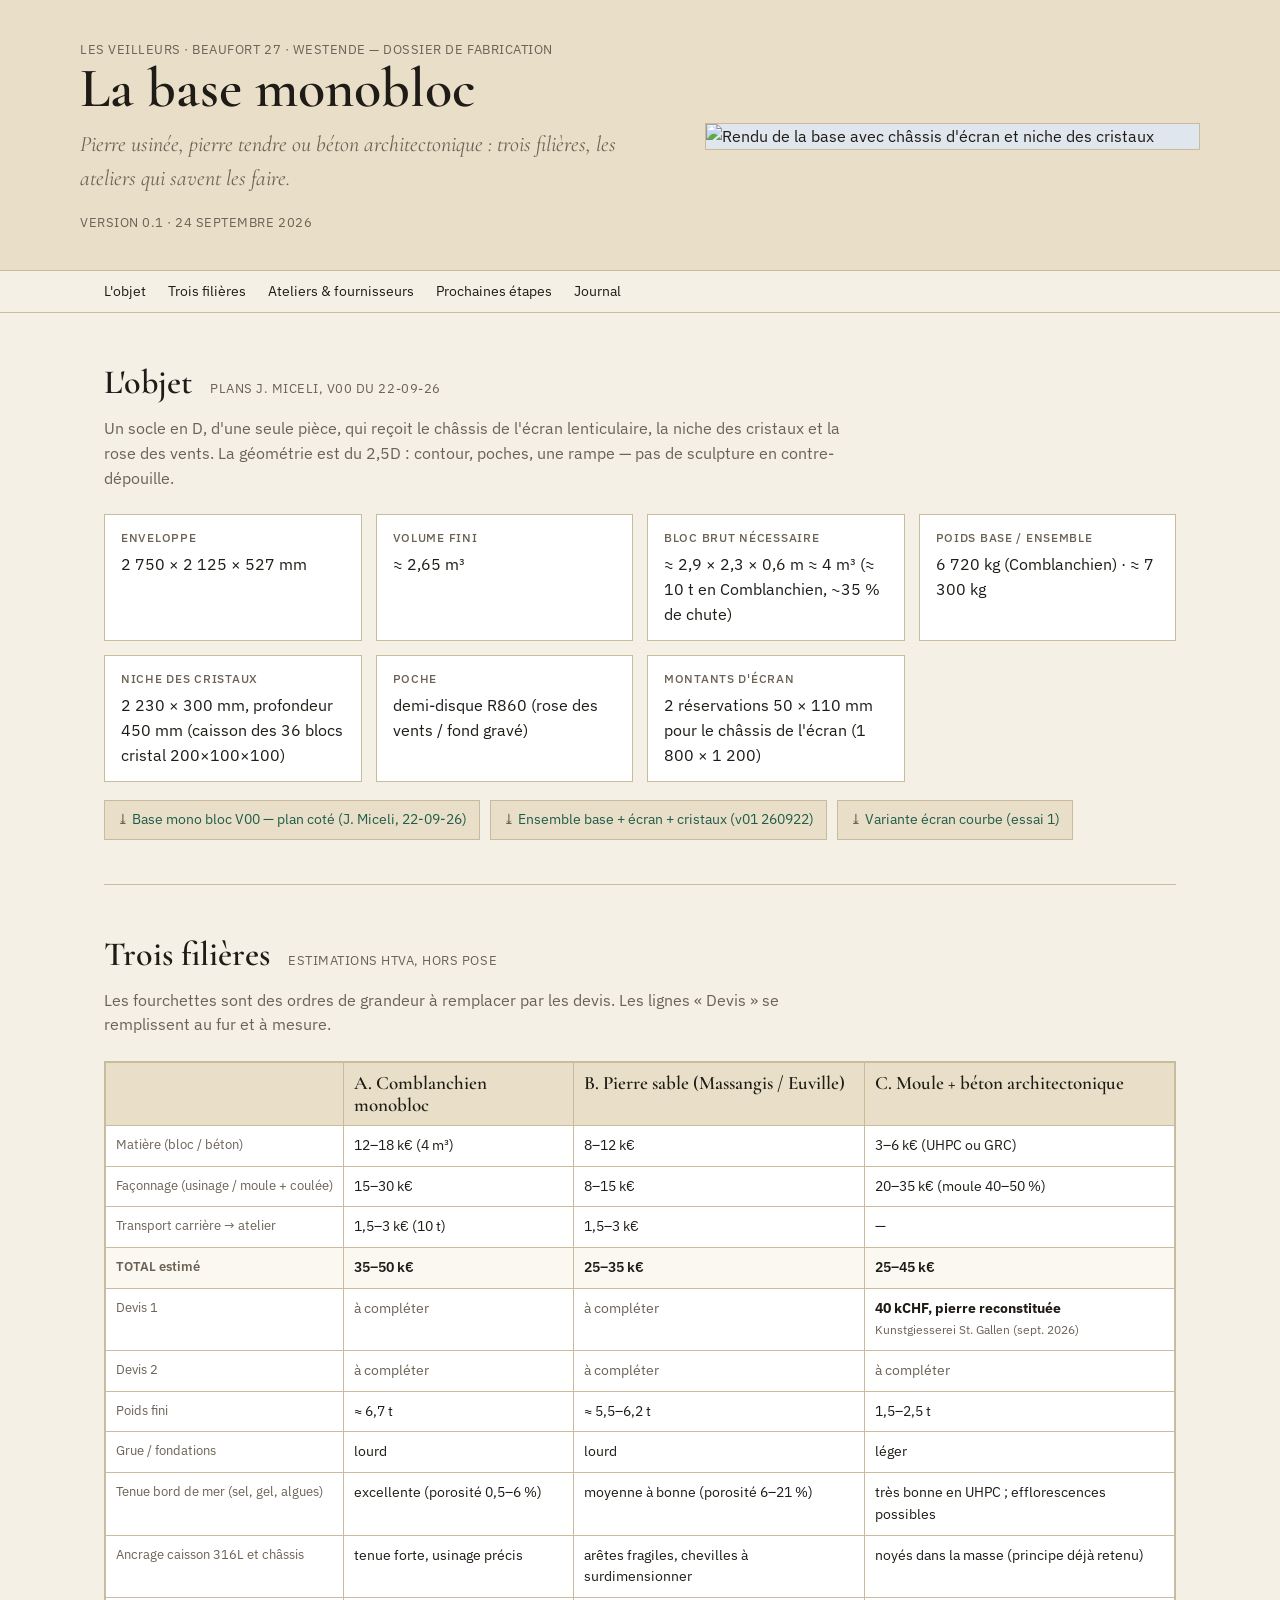
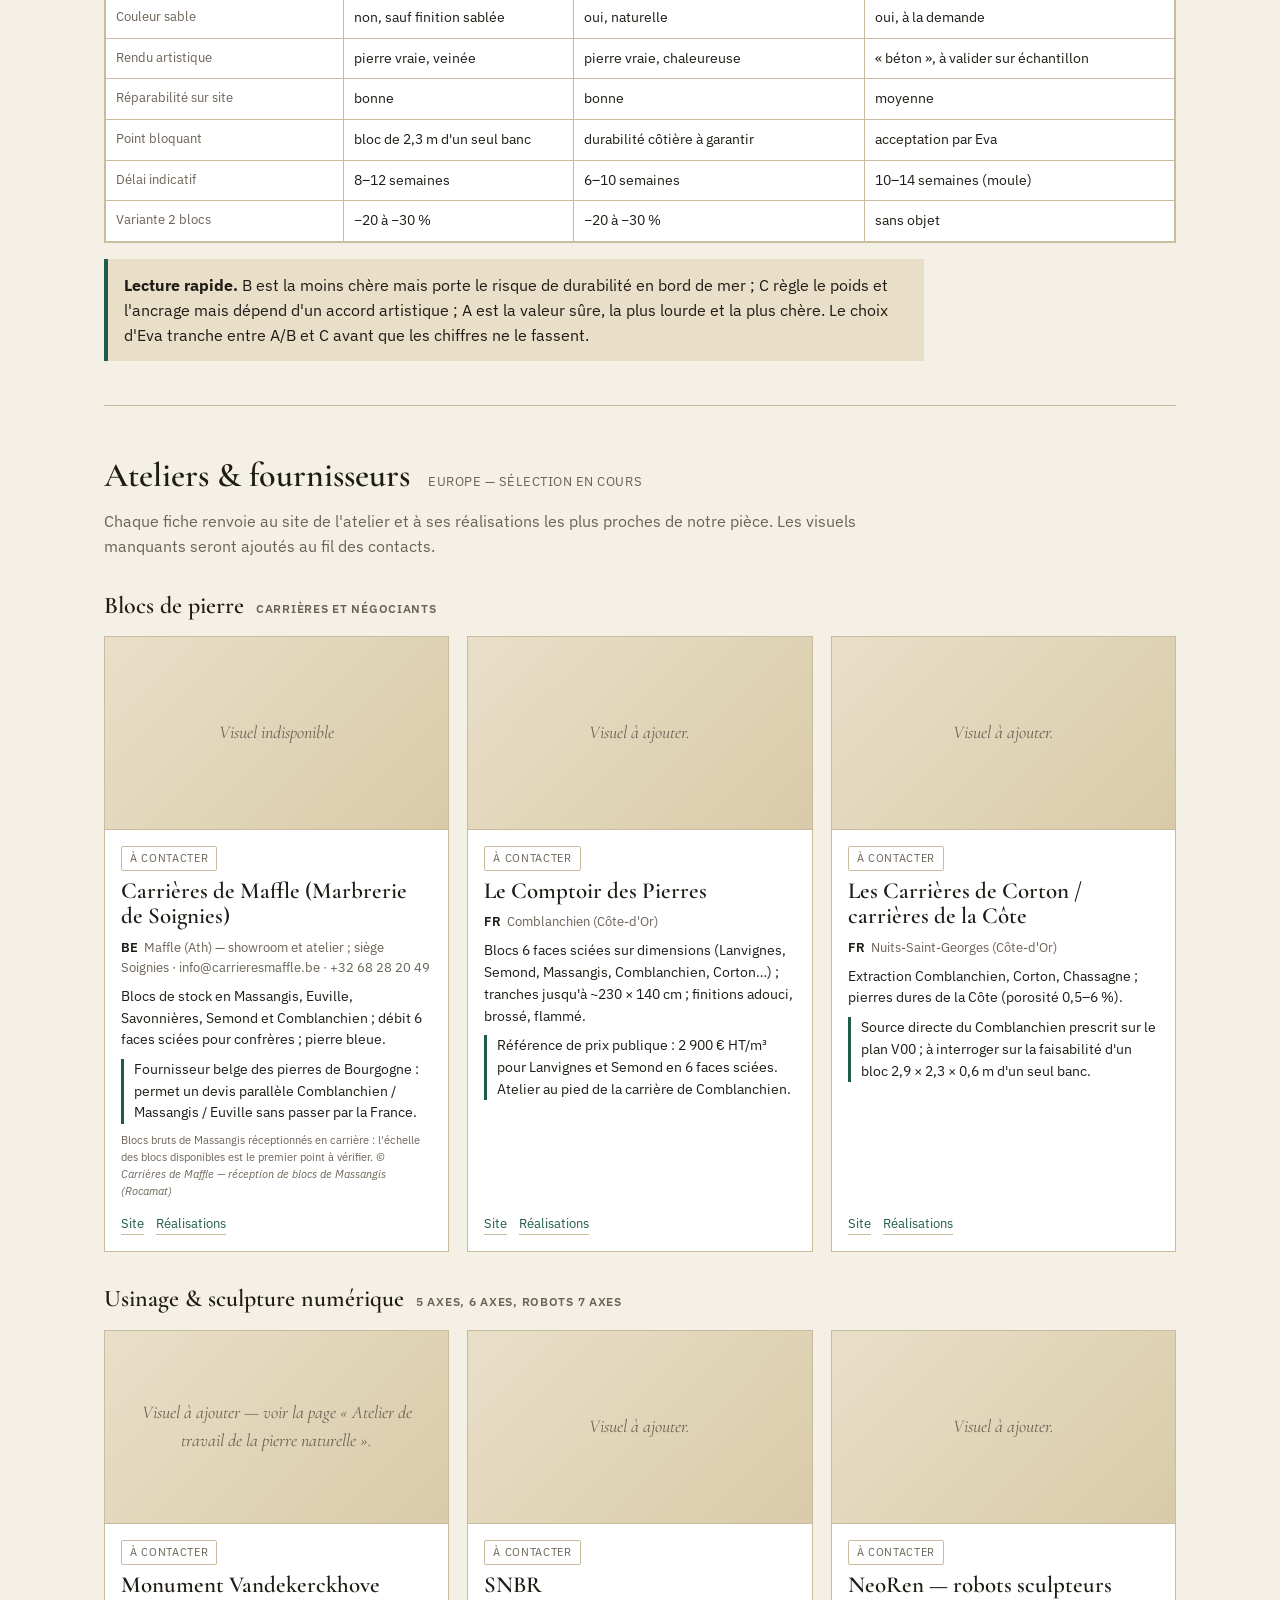
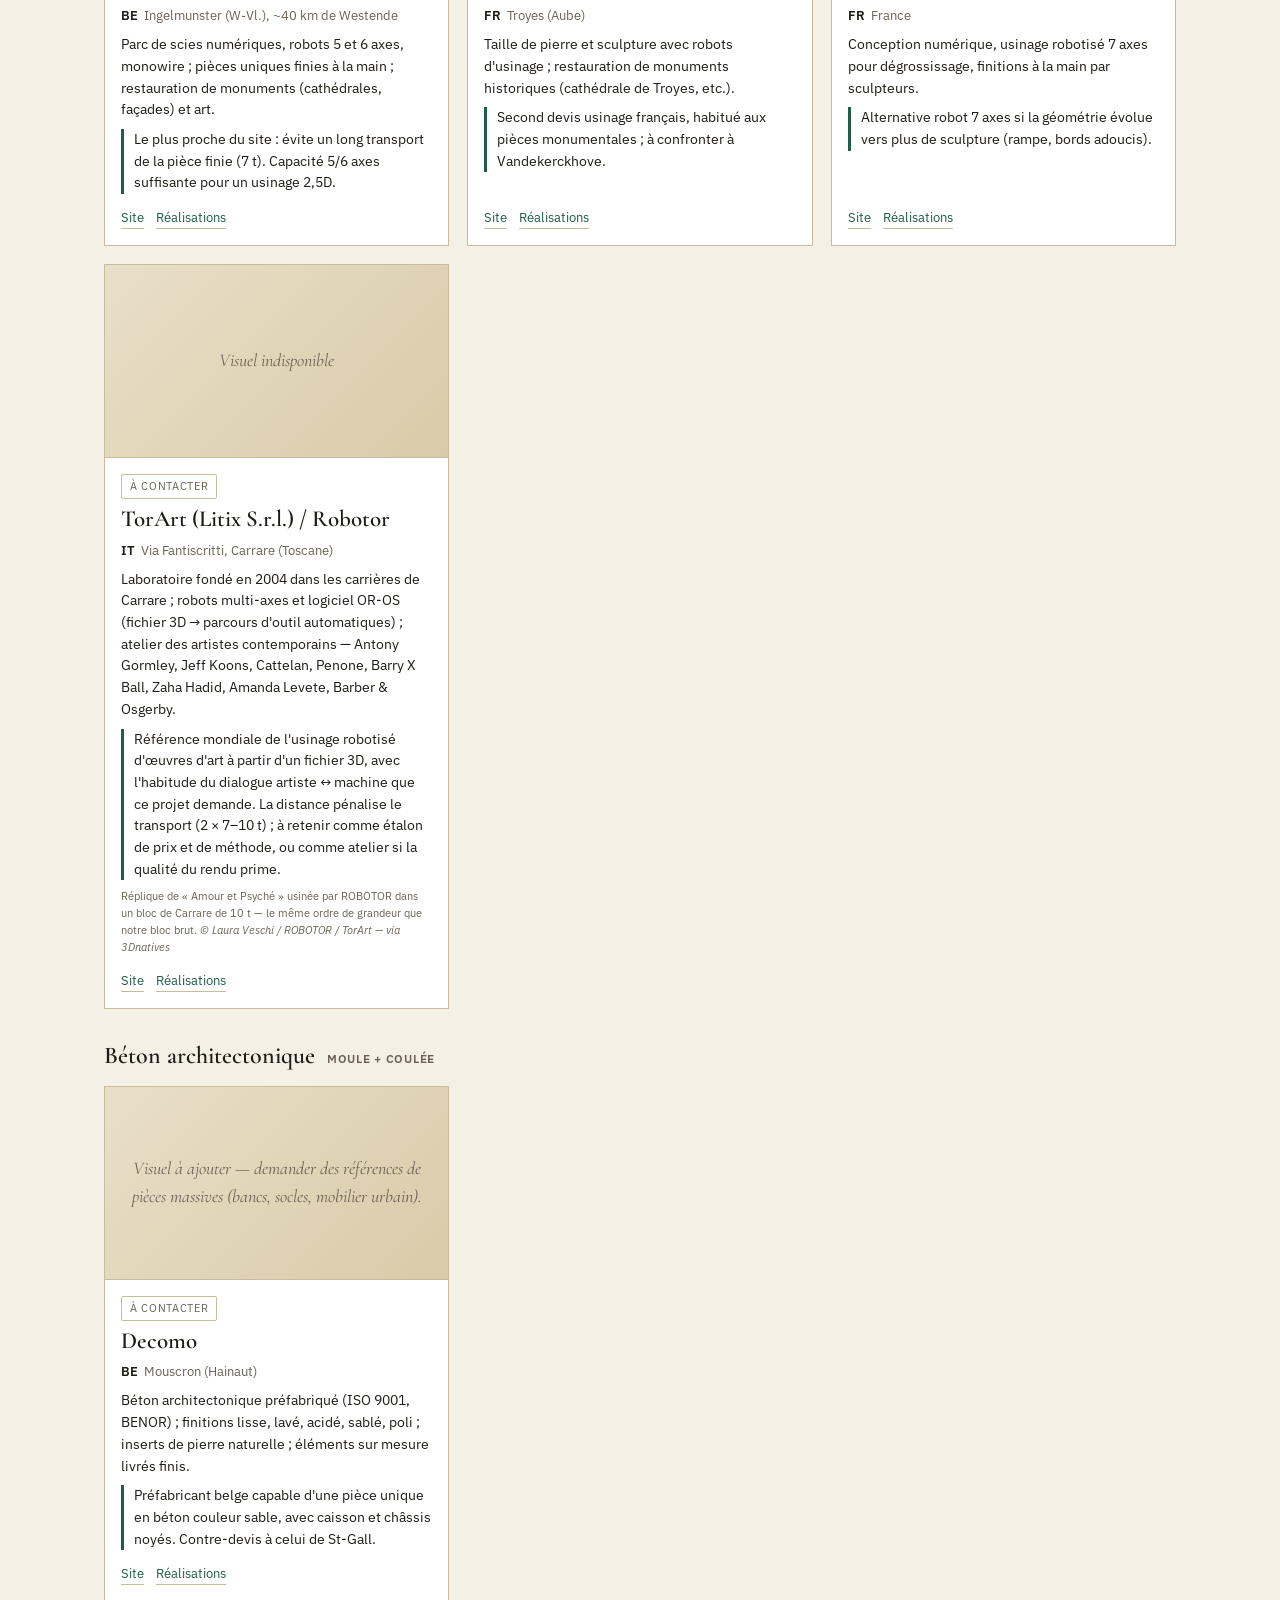
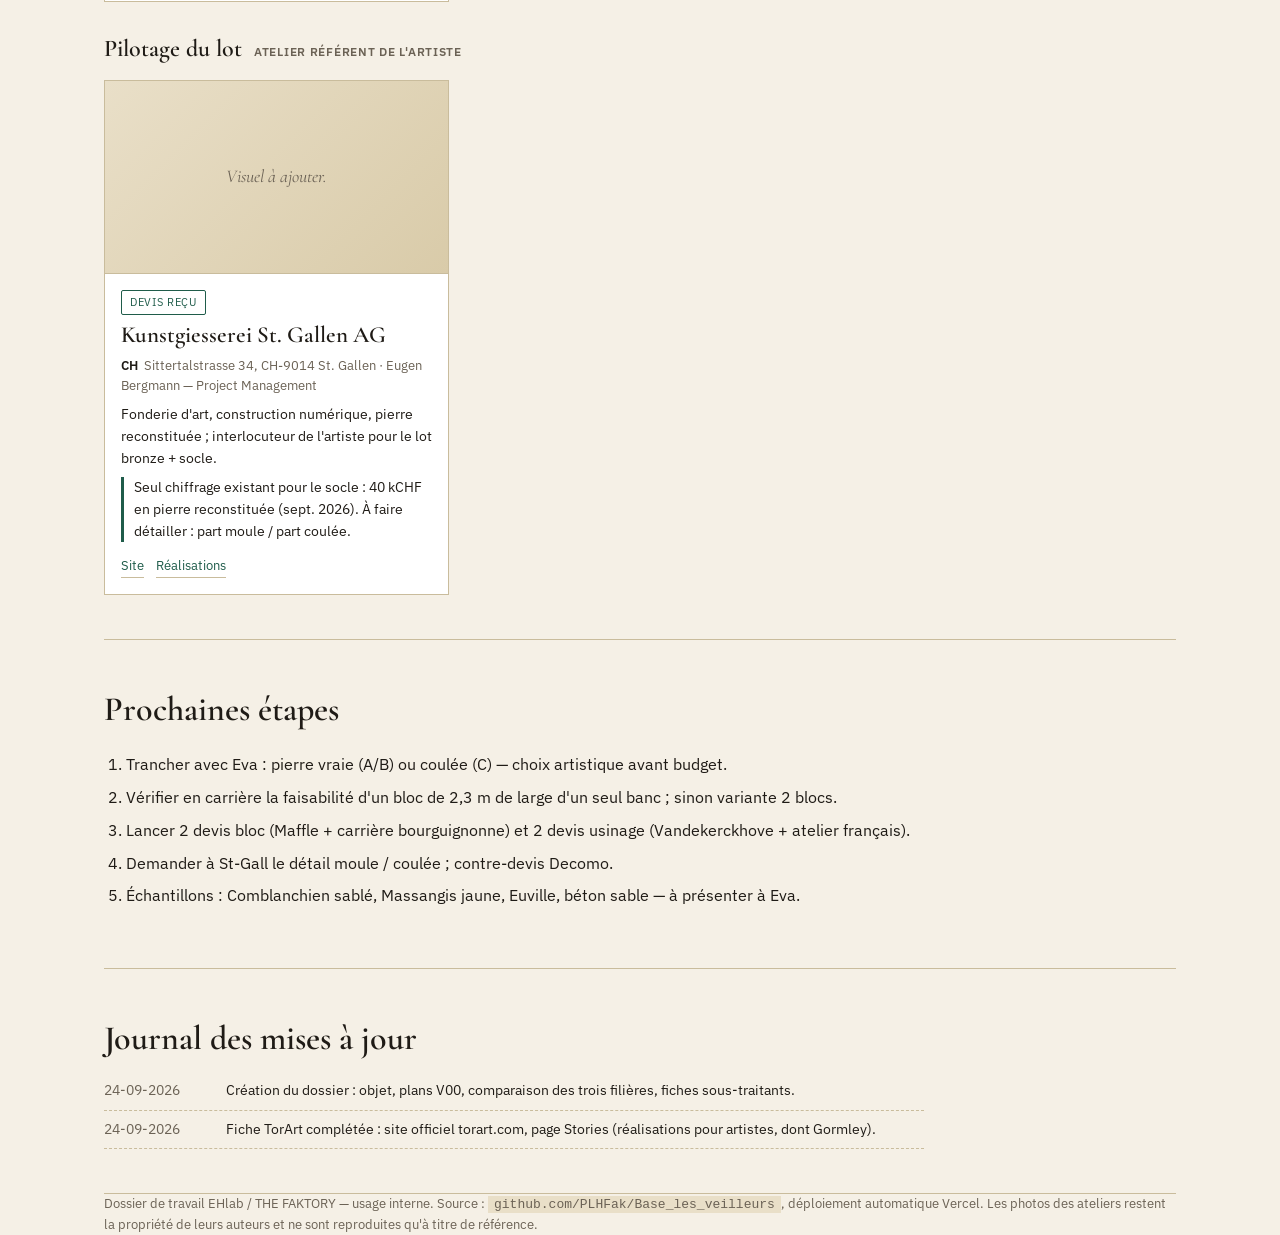
==== index.html @ 4faa4337 "Création du dossier Base monobloc v0.1" ====
<!DOCTYPE html>
<html lang="fr">
<head>
<meta charset="utf-8">
<meta name="viewport" content="width=device-width, initial-scale=1, viewport-fit=cover">
<title>Base monobloc — Les Veilleurs · étude de fabrication</title>
<meta name="robots" content="noindex, nofollow">
<link rel="preconnect" href="https://fonts.googleapis.com">
<link href="https://fonts.googleapis.com/css2?family=Cormorant+Garamond:ital,wght@0,500;0,600;1,500&family=IBM+Plex+Sans:wght@400;500;600&display=swap" rel="stylesheet">
<style>
:root{
  --sable:#e9dfc8; --sable-2:#d9cba9; --pierre:#f5f0e6; --ink:#1f1b16; --gris:#6b6255;
  --ligne:#c9bc9c; --cristal:#1f5c4a; --cristal-2:#2f7a63; --alerte:#9a4a1f;
  --serif:"Cormorant Garamond",Georgia,"Times New Roman",serif;
  --sans:"IBM Plex Sans",system-ui,-apple-system,"Segoe UI",Roboto,sans-serif;
}
*{box-sizing:border-box}
html{scroll-behavior:smooth}
body{margin:0;background:var(--pierre);color:var(--ink);font-family:var(--sans);font-size:16px;line-height:1.55}
a{color:var(--cristal);text-decoration:none;border-bottom:1px solid var(--ligne)}
a:hover{border-color:var(--cristal)}
header{background:var(--sable);border-bottom:1px solid var(--ligne)}
.wrap{max-width:1120px;margin:0 auto;padding:0 24px}
.hero{display:grid;grid-template-columns:1.2fr 1fr;gap:32px;align-items:center;padding:40px 0 36px}
.hero h1{font-family:var(--serif);font-weight:600;font-size:clamp(34px,5vw,56px);line-height:1.02;margin:0 0 10px}
.hero .sub{font-family:var(--serif);font-style:italic;font-size:22px;color:var(--gris);margin:0 0 18px}
.hero .meta{font-size:13px;color:var(--gris);letter-spacing:.04em;text-transform:uppercase}
.hero img{width:100%;border:1px solid var(--ligne);background:#dfe6ee}
nav{position:sticky;top:0;z-index:5;background:rgba(245,240,230,.94);backdrop-filter:blur(6px);border-bottom:1px solid var(--ligne)}
nav .wrap{display:flex;gap:22px;overflow-x:auto;padding:10px 24px;font-size:14px}
nav a{border:0;white-space:nowrap;color:var(--ink)}
nav a:hover{color:var(--cristal)}
section{padding:44px 0;border-bottom:1px solid var(--ligne)}
h2{font-family:var(--serif);font-weight:600;font-size:34px;margin:0 0 6px}
h2 small{font-family:var(--sans);font-weight:400;font-size:13px;color:var(--gris);margin-left:10px;letter-spacing:.04em;text-transform:uppercase}
.lead{max-width:760px;color:var(--gris);margin:0 0 24px}
.kv{display:grid;grid-template-columns:repeat(auto-fit,minmax(240px,1fr));gap:14px}
.kv div{background:#fff;border:1px solid var(--ligne);padding:14px 16px}
.kv b{display:block;font-size:12px;letter-spacing:.06em;text-transform:uppercase;color:var(--gris);margin-bottom:4px;font-weight:500}
.plans{display:flex;flex-wrap:wrap;gap:10px;margin-top:18px}
.plans a{background:var(--sable);border:1px solid var(--ligne);padding:8px 12px;font-size:14px}
.plans a::before{content:"⤓ ";color:var(--gris)}
table{width:100%;border-collapse:collapse;background:#fff;font-size:14px}
th,td{border:1px solid var(--ligne);padding:9px 10px;vertical-align:top;text-align:left}
th{background:var(--sable);font-weight:600}
th.f{font-family:var(--serif);font-size:19px;font-weight:600;line-height:1.15}
tr.total td{font-weight:600;background:#fbf8f1}
td.rowh{color:var(--gris);font-size:13px;white-space:nowrap}
.scroll{overflow-x:auto;border:1px solid var(--ligne)}
.lecture{margin-top:16px;background:var(--sable);border-left:4px solid var(--cristal);padding:14px 16px;max-width:820px}
.groupe{font-family:var(--serif);font-size:24px;font-weight:600;margin:28px 0 12px;display:flex;align-items:baseline;gap:12px}
.groupe span{font-family:var(--sans);font-size:12px;color:var(--gris);letter-spacing:.06em;text-transform:uppercase}
.cards{display:grid;grid-template-columns:repeat(auto-fill,minmax(330px,1fr));gap:18px}
.card{background:#fff;border:1px solid var(--ligne);display:flex;flex-direction:column}
.card .ph{aspect-ratio:16/9;background:linear-gradient(135deg,var(--sable),var(--sable-2));position:relative;overflow:hidden;border-bottom:1px solid var(--ligne)}
.card .ph img{width:100%;height:100%;object-fit:cover;display:block}
.card .ph .none{position:absolute;inset:0;display:flex;align-items:center;justify-content:center;color:var(--gris);font-family:var(--serif);font-style:italic;font-size:18px;padding:20px;text-align:center}
.card .body{padding:14px 16px 16px;display:flex;flex-direction:column;gap:8px;flex:1}
.card h3{font-family:var(--serif);font-size:23px;font-weight:600;margin:0;line-height:1.1}
.card .lieu{font-size:13px;color:var(--gris)}
.card .lieu b{font-weight:600;color:var(--ink);margin-right:6px}
.card p{margin:0;font-size:14px}
.card p.why{border-left:3px solid var(--cristal);padding-left:10px;color:var(--ink)}
.card .cred{font-size:11px;color:var(--gris)}
.card .links{margin-top:auto;display:flex;flex-wrap:wrap;gap:12px;font-size:13px;padding-top:6px}
.badge{display:inline-block;font-size:11px;letter-spacing:.06em;text-transform:uppercase;padding:3px 8px;border:1px solid var(--ligne);color:var(--gris);border-radius:2px}
.badge.devis{border-color:var(--cristal);color:var(--cristal)}
.badge.ecarte{border-color:var(--alerte);color:var(--alerte)}
ol.etapes{padding-left:22px;max-width:820px}
ol.etapes li{margin:8px 0}
.journal{list-style:none;padding:0;margin:0;max-width:820px}
.journal li{display:grid;grid-template-columns:110px 1fr;gap:12px;padding:8px 0;border-bottom:1px dashed var(--ligne);font-size:14px}
.journal li span{color:var(--gris)}
footer{padding:28px 0 40px;font-size:13px;color:var(--gris)}
footer code{background:var(--sable);padding:1px 6px}
@media (max-width:760px){.hero{grid-template-columns:1fr;padding:28px 0}.hero img{order:-1}}
</style>
</head>
<body>

<header>
  <div class="wrap hero">
    <div>
      <div class="meta">Les Veilleurs · Beaufort 27 · Westende — dossier de fabrication</div>
      <h1>La base monobloc</h1>
      <p class="sub">Pierre usinée, pierre tendre ou béton architectonique : trois filières, les ateliers qui savent les faire.</p>
      <div class="meta" id="version"></div>
    </div>
    <img id="rendu" alt="Rendu de la base avec châssis d'écran et niche des cristaux">
  </div>
</header>

<nav><div class="wrap">
  <a href="#objet">L'objet</a>
  <a href="#filieres">Trois filières</a>
  <a href="#ateliers">Ateliers &amp; fournisseurs</a>
  <a href="#etapes">Prochaines étapes</a>
  <a href="#journal">Journal</a>
</div></nav>

<main class="wrap">

<section id="objet">
  <h2>L'objet <small>plans J. Miceli, V00 du 22-09-26</small></h2>
  <p class="lead">Un socle en D, d'une seule pièce, qui reçoit le châssis de l'écran lenticulaire, la niche des cristaux et la rose des vents. La géométrie est du 2,5D : contour, poches, une rampe — pas de sculpture en contre-dépouille.</p>
  <div class="kv" id="kv"></div>
  <div class="plans" id="plans"></div>
</section>

<section id="filieres">
  <h2>Trois filières <small>estimations HTVA, hors pose</small></h2>
  <p class="lead">Les fourchettes sont des ordres de grandeur à remplacer par les devis. Les lignes « Devis » se remplissent au fur et à mesure.</p>
  <div class="scroll"><table id="tab"></table></div>
  <div class="lecture"><b>Lecture rapide.</b> B est la moins chère mais porte le risque de durabilité en bord de mer ; C règle le poids et l'ancrage mais dépend d'un accord artistique ; A est la valeur sûre, la plus lourde et la plus chère. Le choix d'Eva tranche entre A/B et C avant que les chiffres ne le fassent.</div>
</section>

<section id="ateliers">
  <h2>Ateliers &amp; fournisseurs <small>Europe — sélection en cours</small></h2>
  <p class="lead">Chaque fiche renvoie au site de l'atelier et à ses réalisations les plus proches de notre pièce. Les visuels manquants seront ajoutés au fil des contacts.</p>
  <div id="groupes"></div>
</section>

<section id="etapes">
  <h2>Prochaines étapes</h2>
  <ol class="etapes" id="etapes-l"></ol>
</section>

<section id="journal">
  <h2>Journal des mises à jour</h2>
  <ul class="journal" id="journal-l"></ul>
</section>

</main>

<footer class="wrap">
  Dossier de travail EHlab / THE FAKTORY — usage interne. Source : <code>github.com/PLHFak/Base_les_veilleurs</code>, déploiement automatique Vercel. Les photos des ateliers restent la propriété de leurs auteurs et ne sont reproduites qu'à titre de référence.
</footer>

<script src="data.js"></script>
<script>
(function(){
  const D = window.DATA; if(!D) return;
  const $ = s => document.querySelector(s);
  const esc = s => String(s??"").replace(/[&<>"]/g,c=>({"&":"&amp;","<":"&lt;",">":"&gt;",'"':"&quot;"}[c]));

  $("#version").textContent = "Version " + D.version + " · " + D.date;
  $("#rendu").src = D.objet.rendu;

  // Objet
  const o = D.objet;
  $("#kv").innerHTML = [
    ["Enveloppe", o.dims], ["Volume fini", o.volumeFini], ["Bloc brut nécessaire", o.blocBrut],
    ["Poids base / ensemble", o.poidsBase + " · " + o.poidsEnsemble], ["Niche des cristaux", o.niche],
    ["Poche", o.poche], ["Montants d'écran", o.montants]
  ].map(([k,v])=>`<div><b>${esc(k)}</b>${esc(v)}</div>`).join("");
  $("#plans").innerHTML = o.plans.map(p=>`<a href="${esc(p.fichier)}" target="_blank" rel="noopener">${esc(p.titre)}</a>`).join("");

  // Filières
  const F = D.filieres;
  const rows = [
    ["Matière (bloc / béton)","matiere"],["Façonnage (usinage / moule + coulée)","faconnage"],["Transport carrière → atelier","transport"],
    ["TOTAL estimé","total"],["Devis 1",r=>dv(r,0)],["Devis 2",r=>dv(r,1)],
    ["Poids fini","poids"],["Grue / fondations","grue"],["Tenue bord de mer (sel, gel, algues)","mer"],
    ["Ancrage caisson 316L et châssis","ancrage"],["Couleur sable","couleur"],["Rendu artistique","rendu"],
    ["Réparabilité sur site","reparation"],["Point bloquant","bloquant"],["Délai indicatif","delai"],["Variante 2 blocs","variante2blocs"]
  ];
  function dv(r,i){ const d=r.devis&&r.devis[i]; if(!d) return "—"; return d.montant? `<b>${esc(d.montant)}</b><br><span style="color:var(--gris);font-size:12px">${esc(d.qui)}</span>` : `<span style="color:var(--gris)">${esc(d.qui)}</span>`; }
  let html = `<tr><th class="rowh"></th>${F.map(f=>`<th class="f">${esc(f.id)}. ${esc(f.nom)}</th>`).join("")}</tr>`;
  rows.forEach(([lab,key])=>{
    const isTotal = key==="total";
    html += `<tr class="${isTotal?'total':''}"><td class="rowh">${esc(lab)}</td>${F.map(f=>`<td>${typeof key==="function"?key(f):esc(f[key])}</td>`).join("")}</tr>`;
  });
  $("#tab").innerHTML = html;

  // Sous-traitants
  const groupes = {
    bloc:["Blocs de pierre","carrières et négociants"],
    usinage:["Usinage & sculpture numérique","5 axes, 6 axes, robots 7 axes"],
    beton:["Béton architectonique","moule + coulée"],
    pilotage:["Pilotage du lot","atelier référent de l'artiste"]
  };
  const badge = s => `<span class="badge ${s==='devis reçu'?'devis':s==='écarté'?'ecarte':''}">${esc(s)}</span>`;
  let g="";
  Object.keys(groupes).forEach(k=>{
    const list = D.soustraitants.filter(s=>s.groupe===k); if(!list.length) return;
    g += `<div class="groupe">${esc(groupes[k][0])} <span>${esc(groupes[k][1])}</span></div><div class="cards">`;
    list.forEach(s=>{
      const ph = s.photo ? `<img src="${esc(s.photo)}" alt="${esc(s.nom)}" loading="lazy" referrerpolicy="no-referrer" onerror="this.parentNode.innerHTML='<div class=none>Visuel indisponible</div>'">`
                         : `<div class="none">${esc(s.photoLegende||"Visuel à ajouter")}</div>`;
      g += `<article class="card">
        <div class="ph">${ph}</div>
        <div class="body">
          <div>${badge(s.statut)}</div>
          <h3>${esc(s.nom)}</h3>
          <div class="lieu"><b>${esc(s.pays)}</b>${esc(s.lieu)}${s.contact?` · ${esc(s.contact)}`:""}</div>
          <p>${esc(s.moyens)}</p>
          <p class="why">${esc(s.pourquoi)}</p>
          ${s.photo?`<div class="cred">${esc(s.photoLegende)} <em>${esc(s.photoCredit)}</em></div>`:""}
          <div class="links"><a href="${esc(s.site)}" target="_blank" rel="noopener">Site</a><a href="${esc(s.realisations)}" target="_blank" rel="noopener">Réalisations</a></div>
        </div></article>`;
    });
    g += `</div>`;
  });
  $("#groupes").innerHTML = g;

  $("#etapes-l").innerHTML = D.etapes.map(e=>`<li>${esc(e)}</li>`).join("");
  $("#journal-l").innerHTML = D.journal.map(j=>`<li><span>${esc(j.date)}</span><div>${esc(j.texte)}</div></li>`).join("");
})();
</script>
</body>
</html>
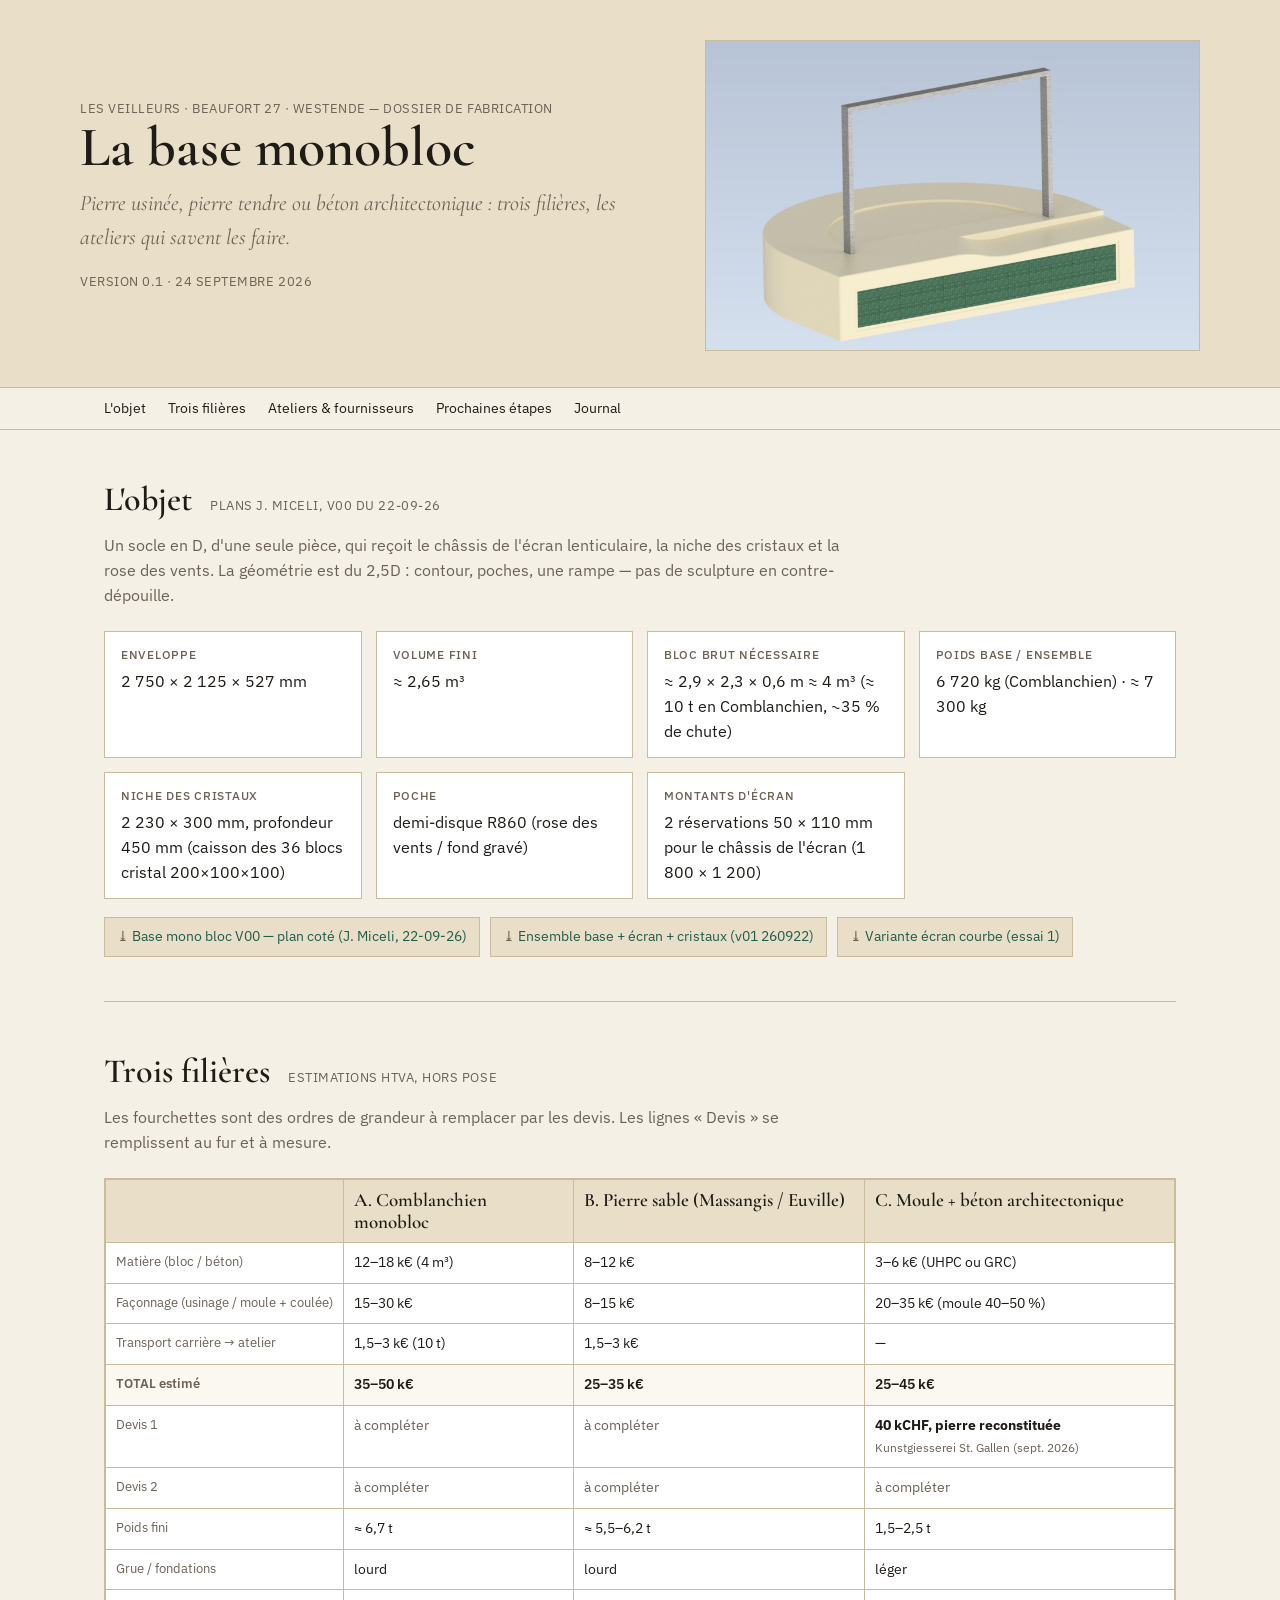
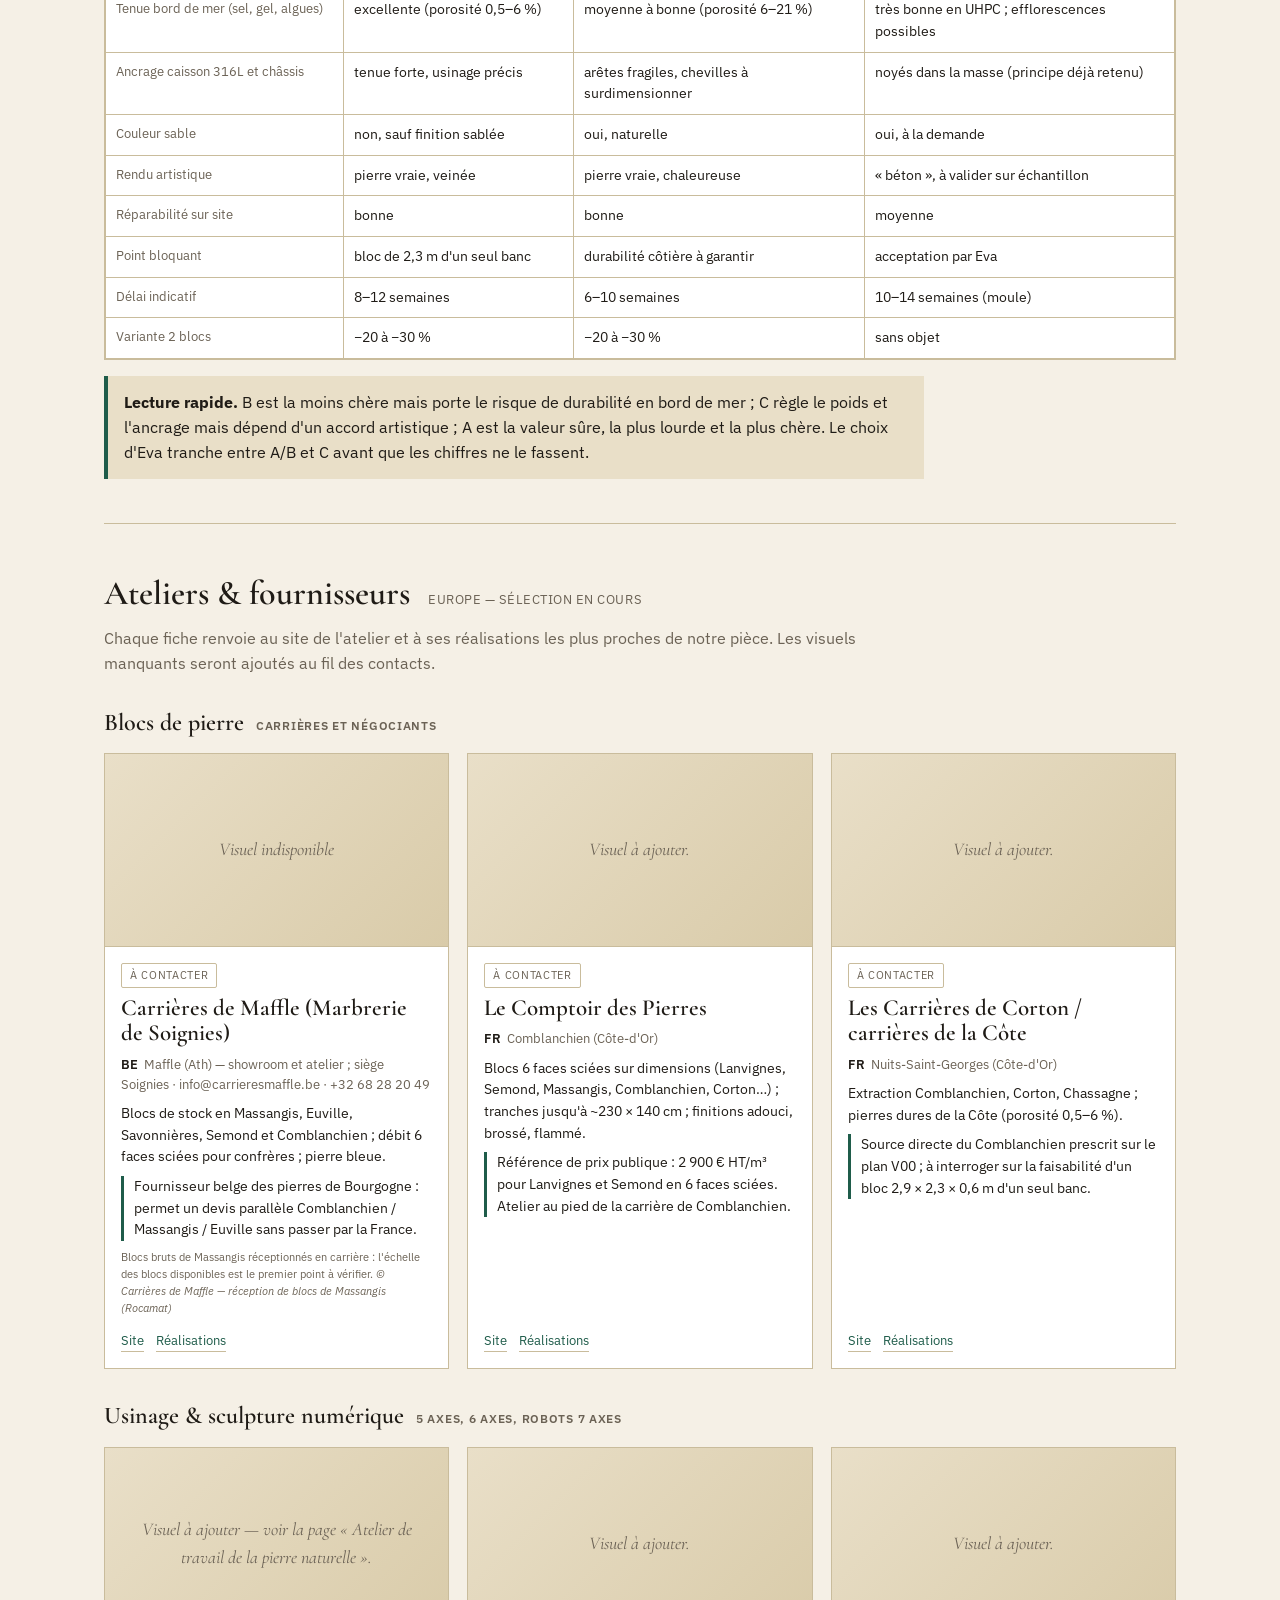
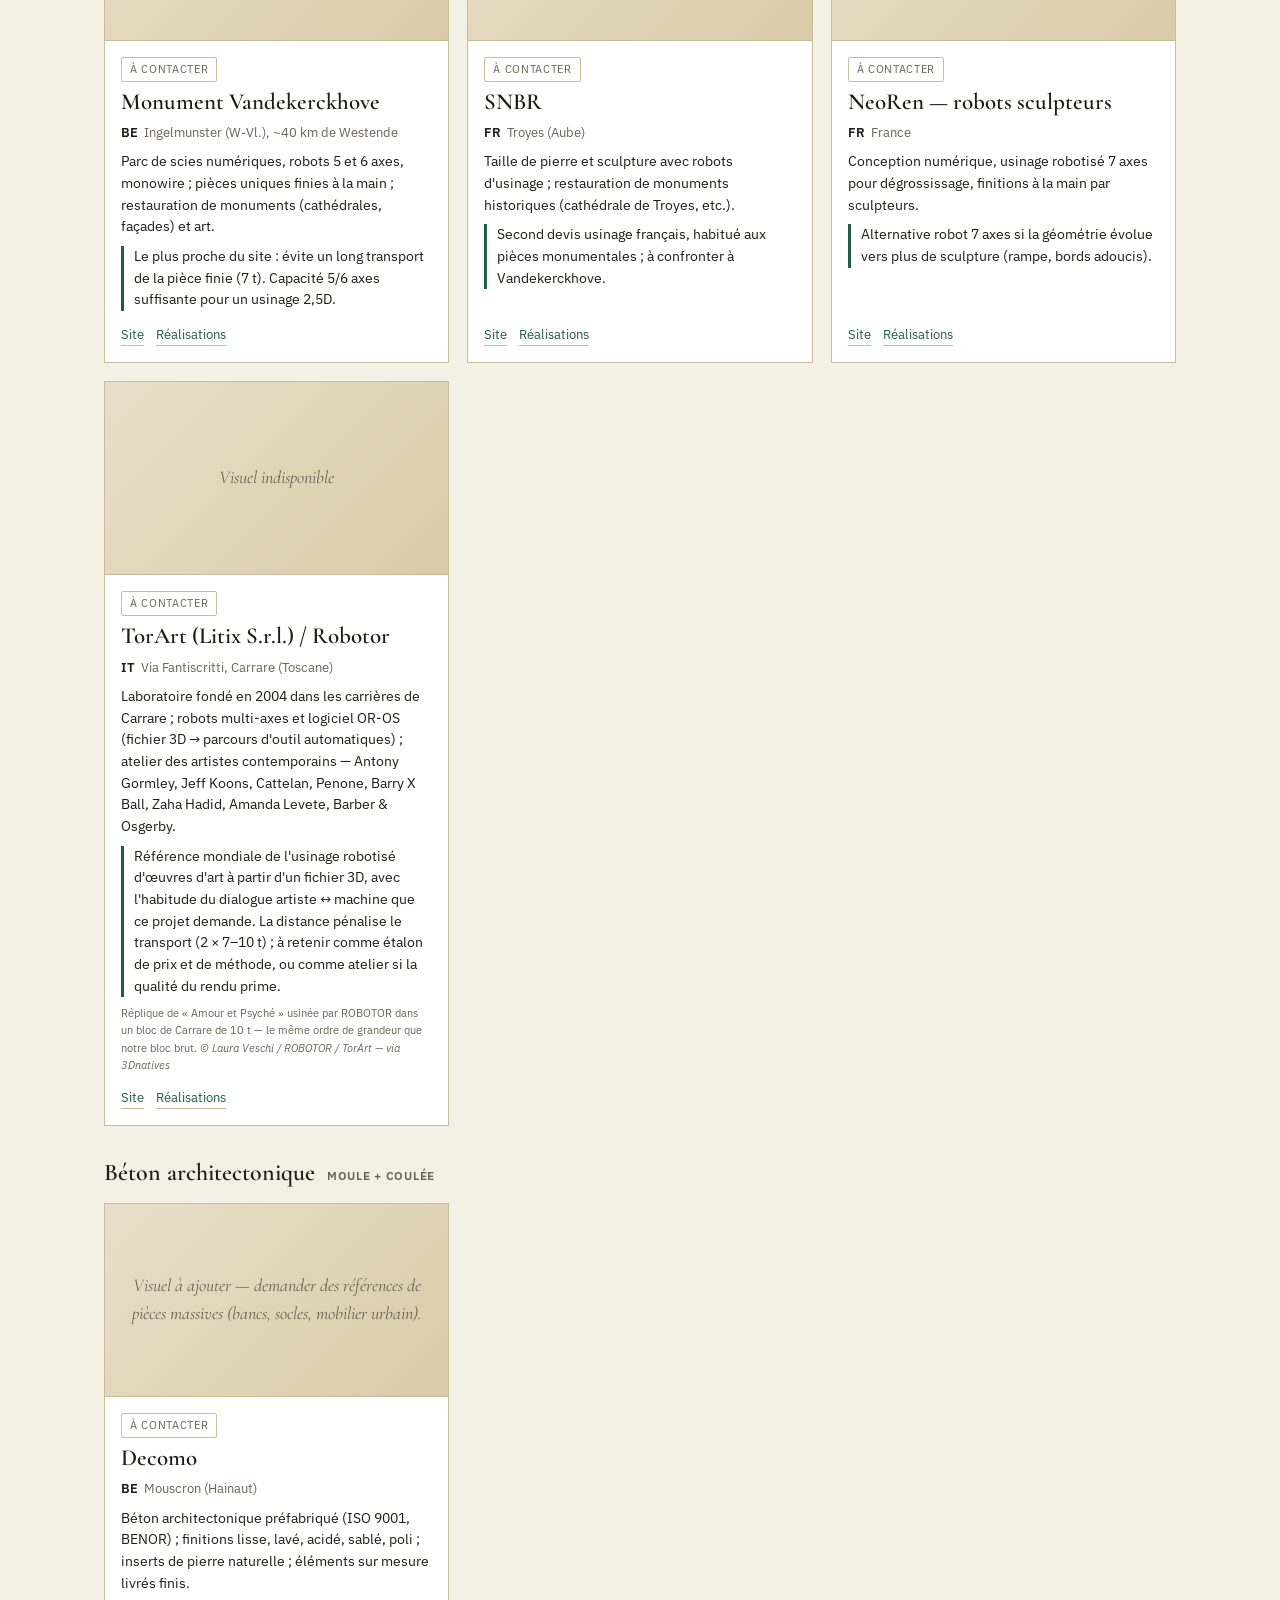
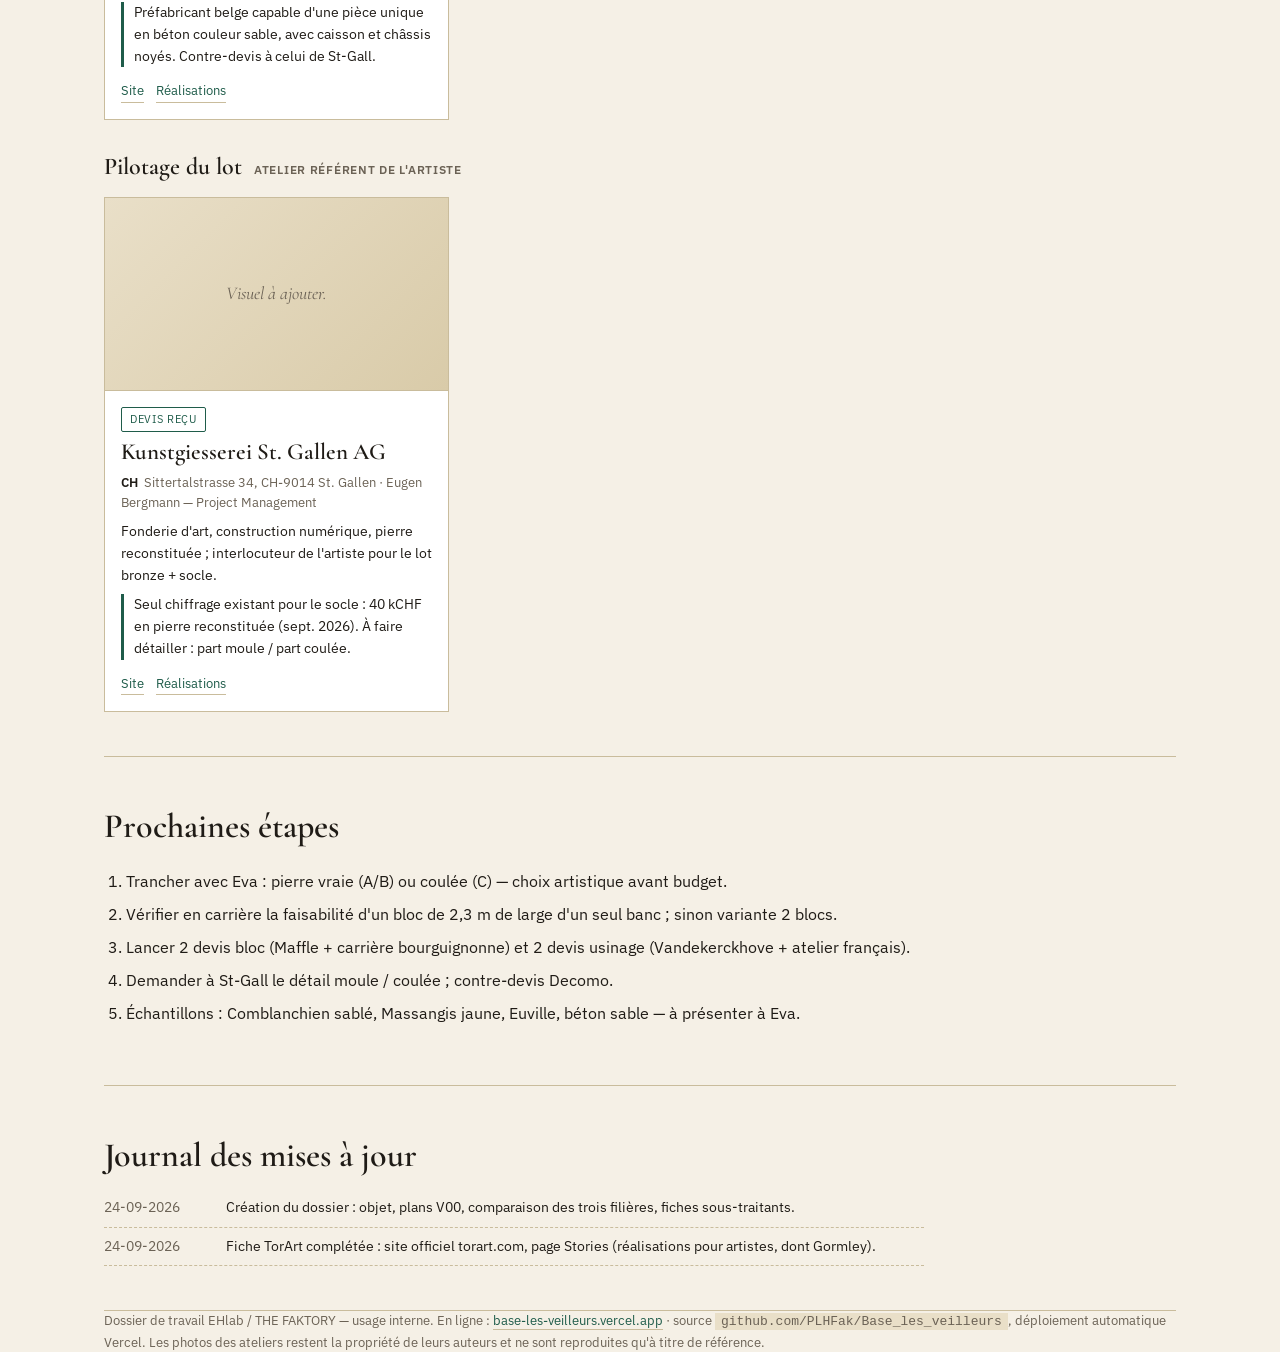
==== commit 4c02d530: "v0.2 — adresse Vercel dans le pied de page et le journal" ====
--- a/index.html
+++ b/index.html
@@ -133,7 +133,7 @@
 </main>
 
 <footer class="wrap">
-  Dossier de travail EHlab / THE FAKTORY — usage interne. Source : <code>github.com/PLHFak/Base_les_veilleurs</code>, déploiement automatique Vercel. Les photos des ateliers restent la propriété de leurs auteurs et ne sont reproduites qu'à titre de référence.
+  Dossier de travail EHlab / THE FAKTORY — usage interne. En ligne : <a href="https://base-les-veilleurs.vercel.app">base-les-veilleurs.vercel.app</a> · source <code>github.com/PLHFak/Base_les_veilleurs</code>, déploiement automatique Vercel. Les photos des ateliers restent la propriété de leurs auteurs et ne sont reproduites qu'à titre de référence.
 </footer>
 
 <script src="data.js"></script>
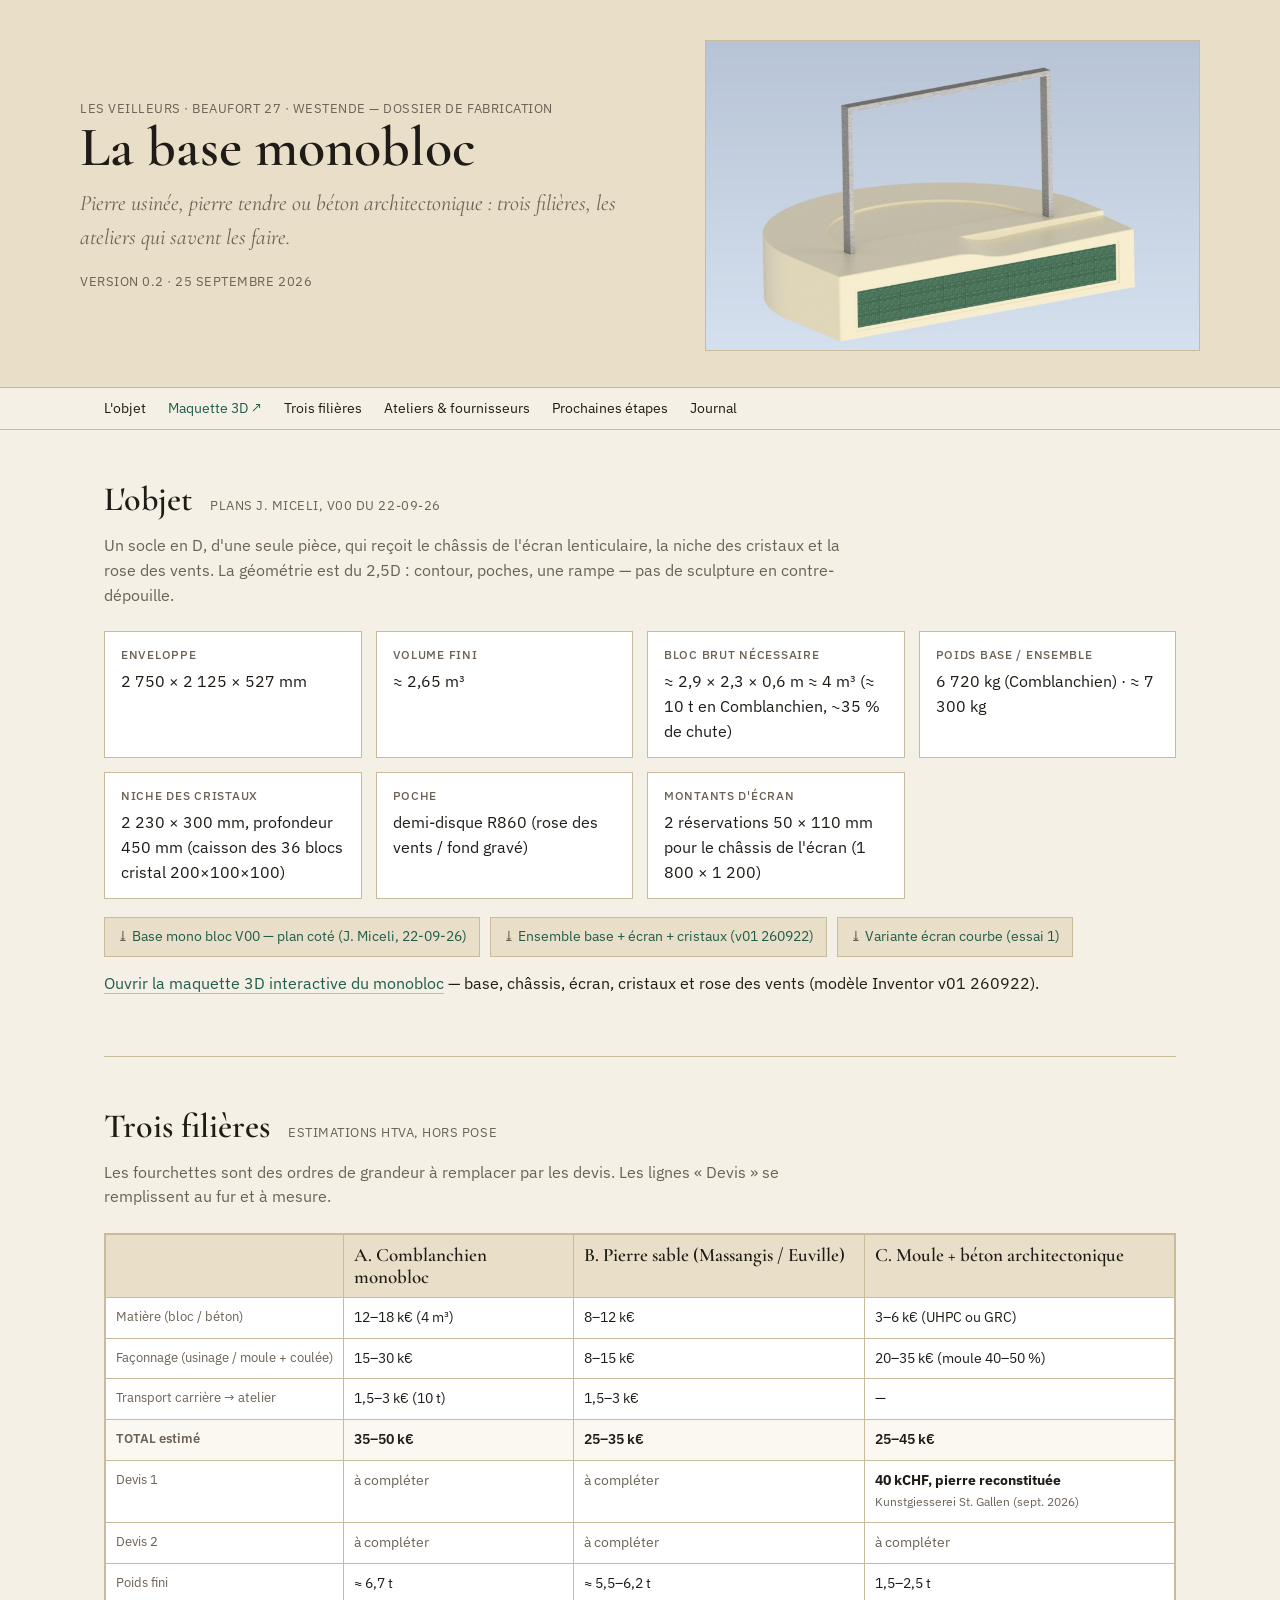
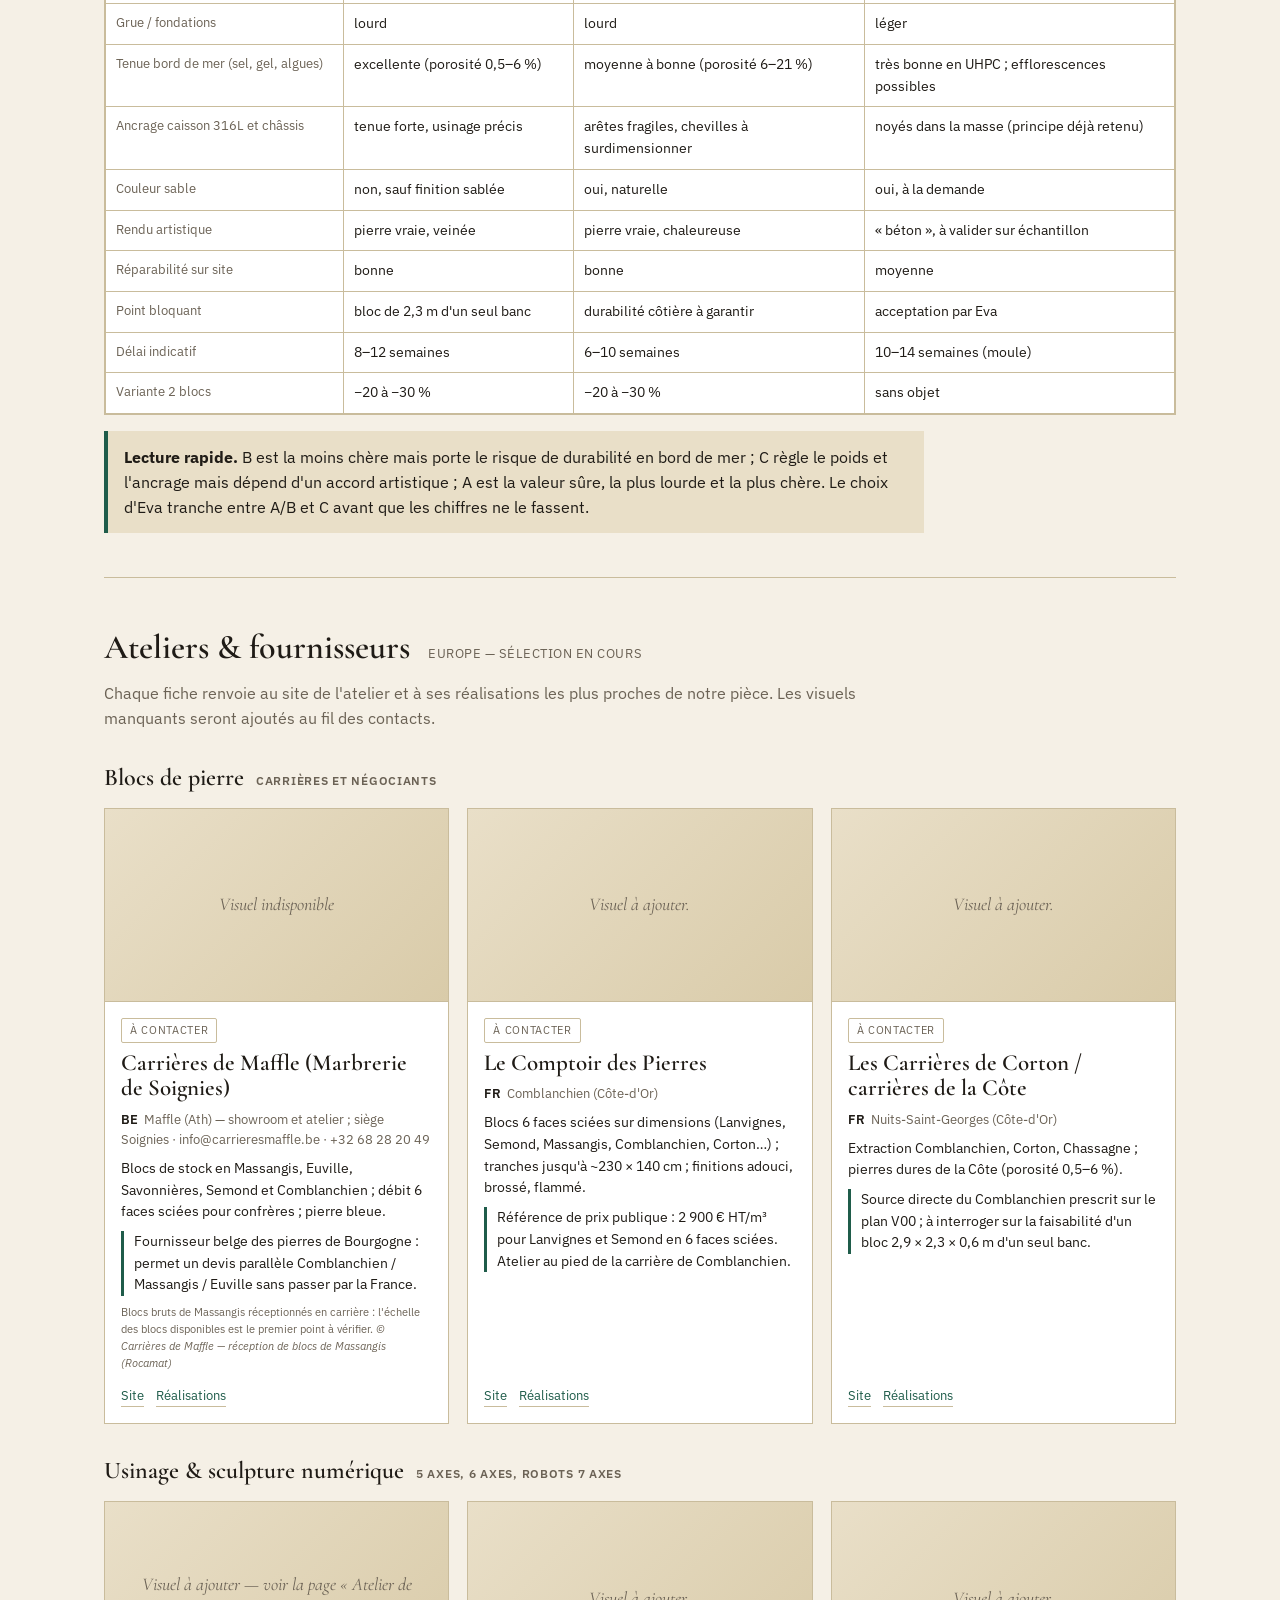
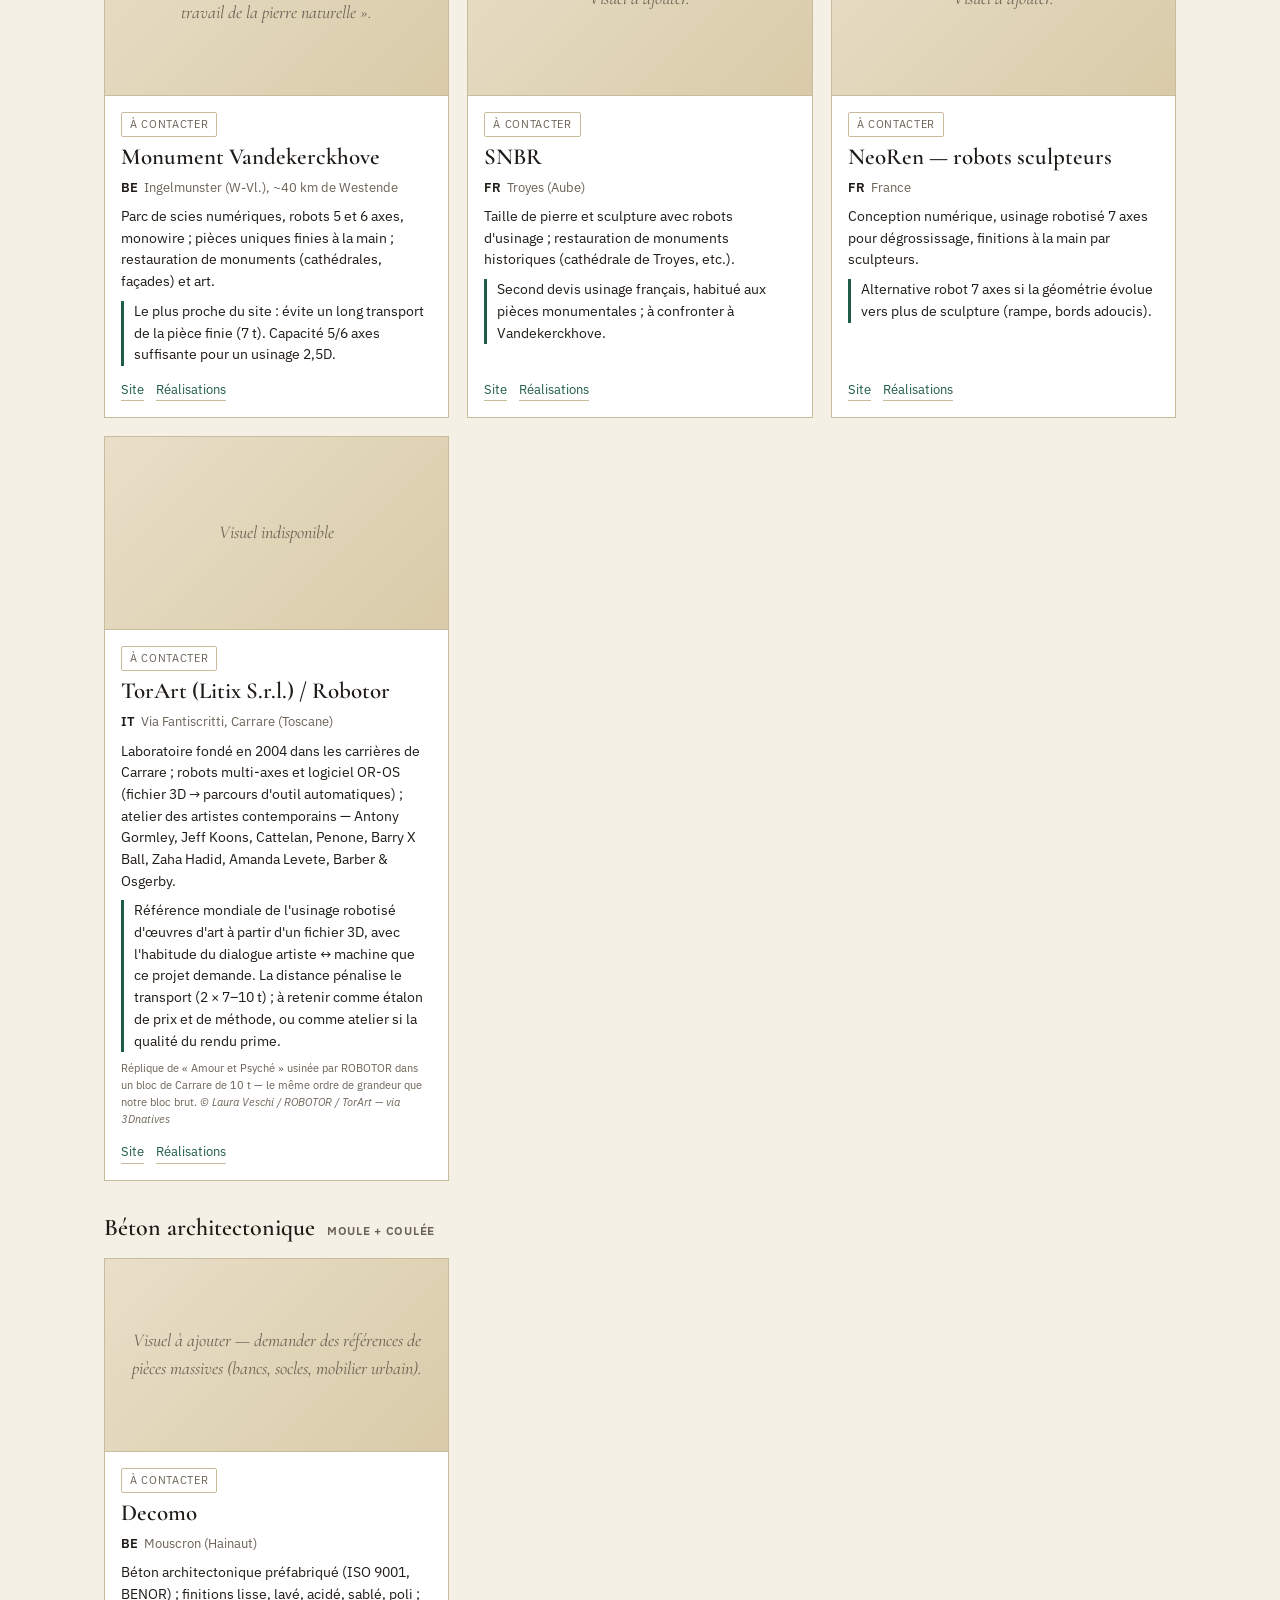
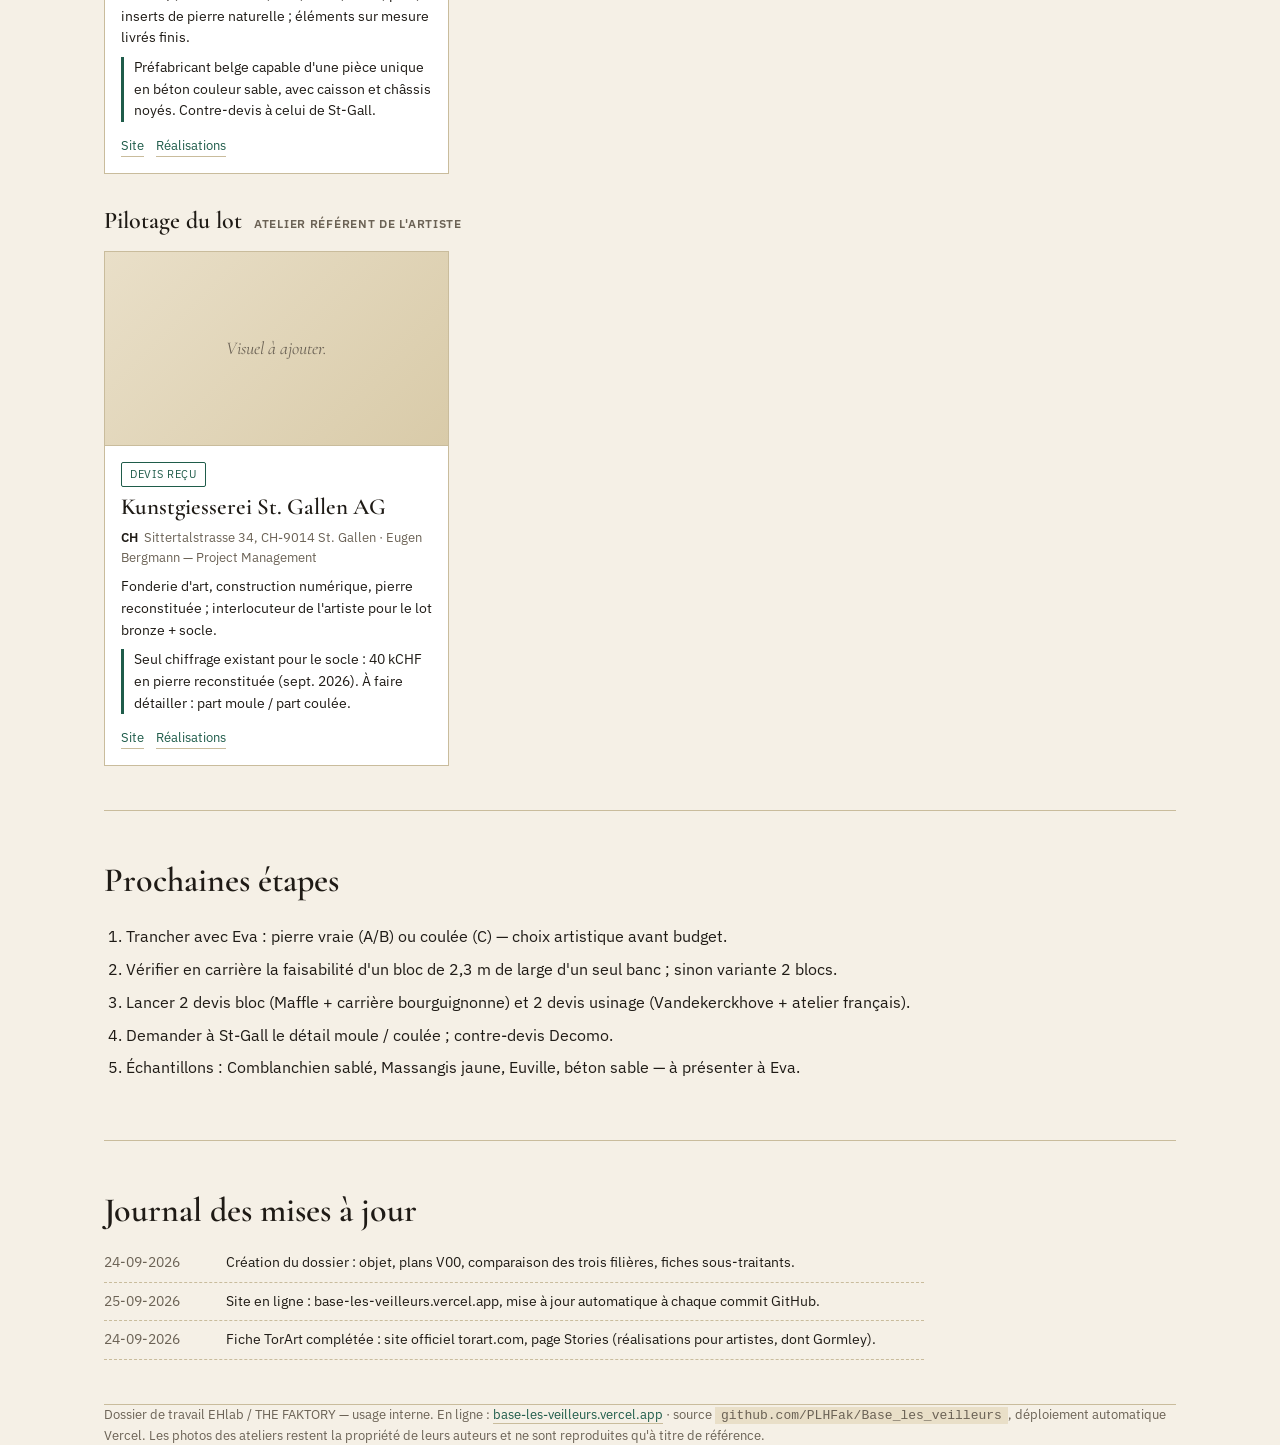
==== commit e4024ad5: "v0.3 — maquette 3D interactive du monobloc" ====
--- a/index.html
+++ b/index.html
@@ -92,6 +92,7 @@
 
 <nav><div class="wrap">
   <a href="#objet">L'objet</a>
+  <a href="monobloc.html" style="color:var(--cristal)">Maquette 3D ↗</a>
   <a href="#filieres">Trois filières</a>
   <a href="#ateliers">Ateliers &amp; fournisseurs</a>
   <a href="#etapes">Prochaines étapes</a>
@@ -105,6 +106,7 @@
   <p class="lead">Un socle en D, d'une seule pièce, qui reçoit le châssis de l'écran lenticulaire, la niche des cristaux et la rose des vents. La géométrie est du 2,5D : contour, poches, une rampe — pas de sculpture en contre-dépouille.</p>
   <div class="kv" id="kv"></div>
   <div class="plans" id="plans"></div>
+  <p style="margin-top:14px"><a href="monobloc.html">Ouvrir la maquette 3D interactive du monobloc</a> — base, châssis, écran, cristaux et rose des vents (modèle Inventor v01 260922).</p>
 </section>
 
 <section id="filieres">
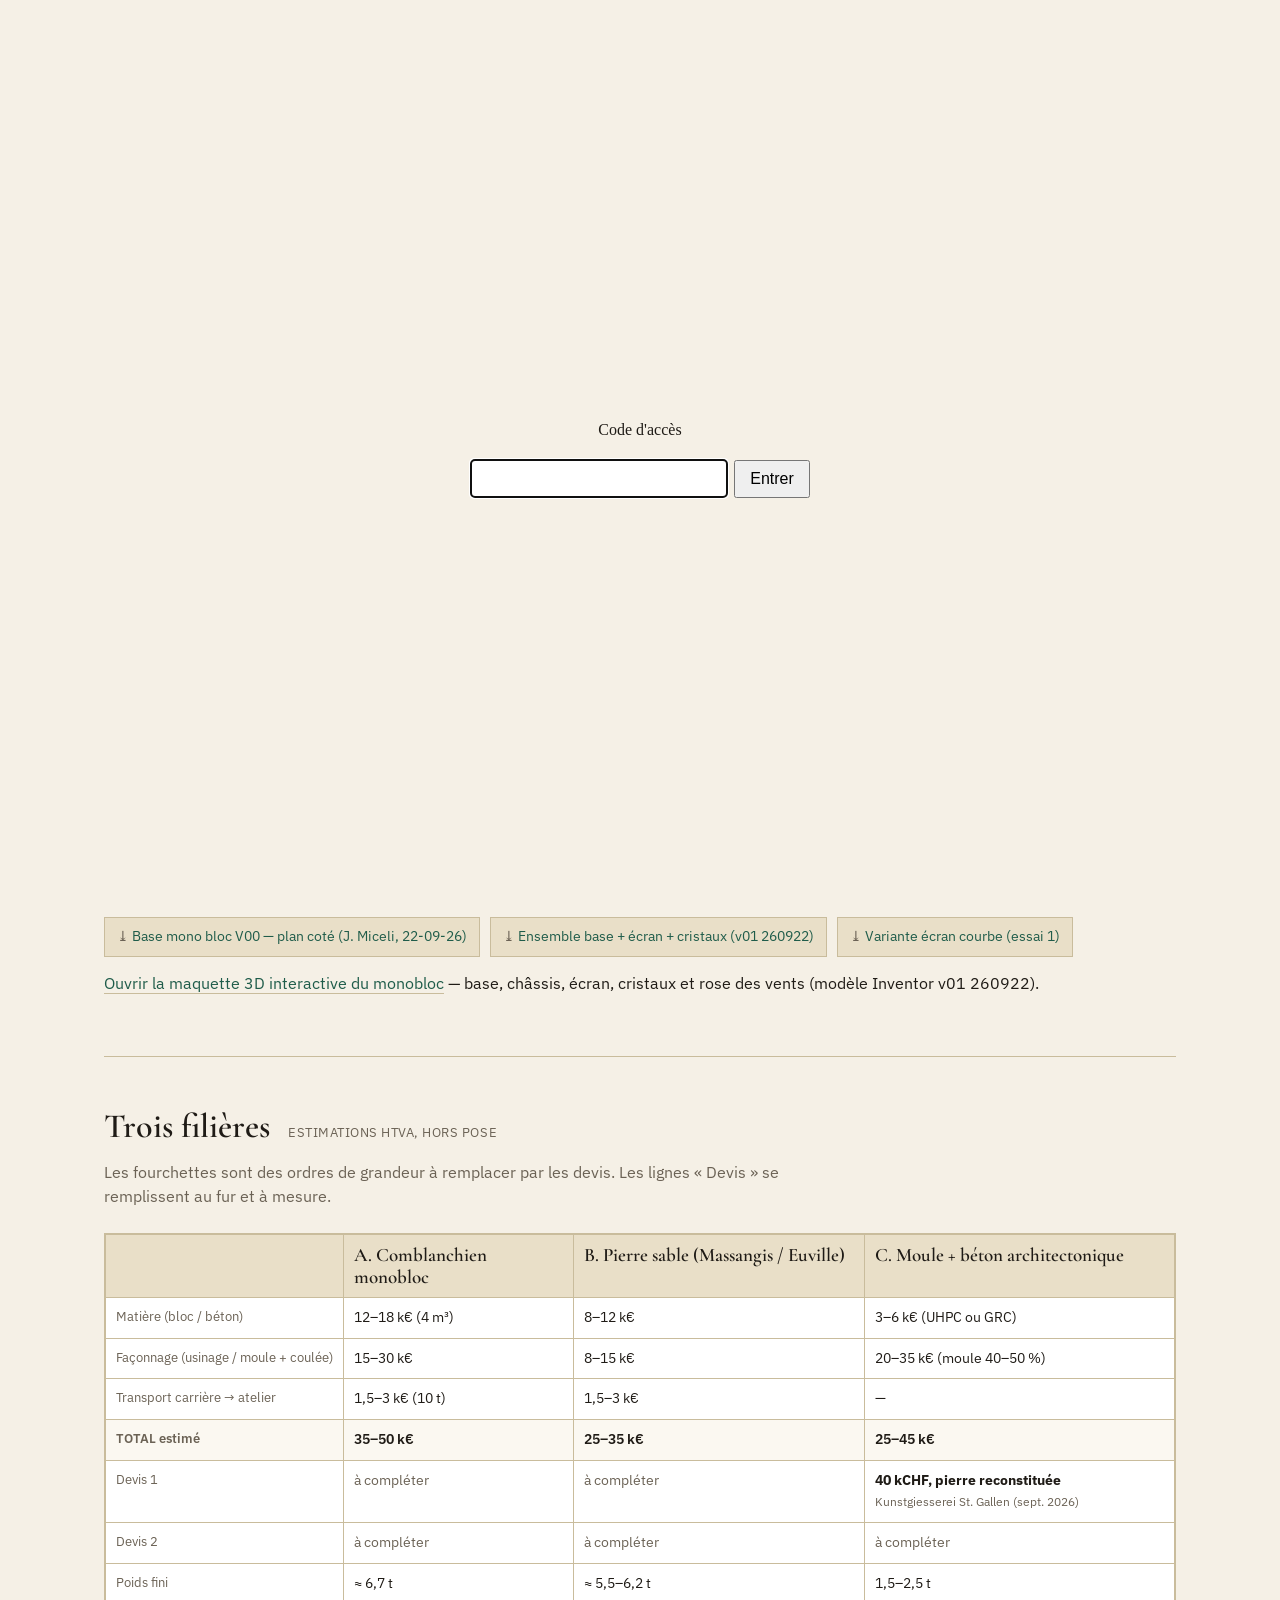
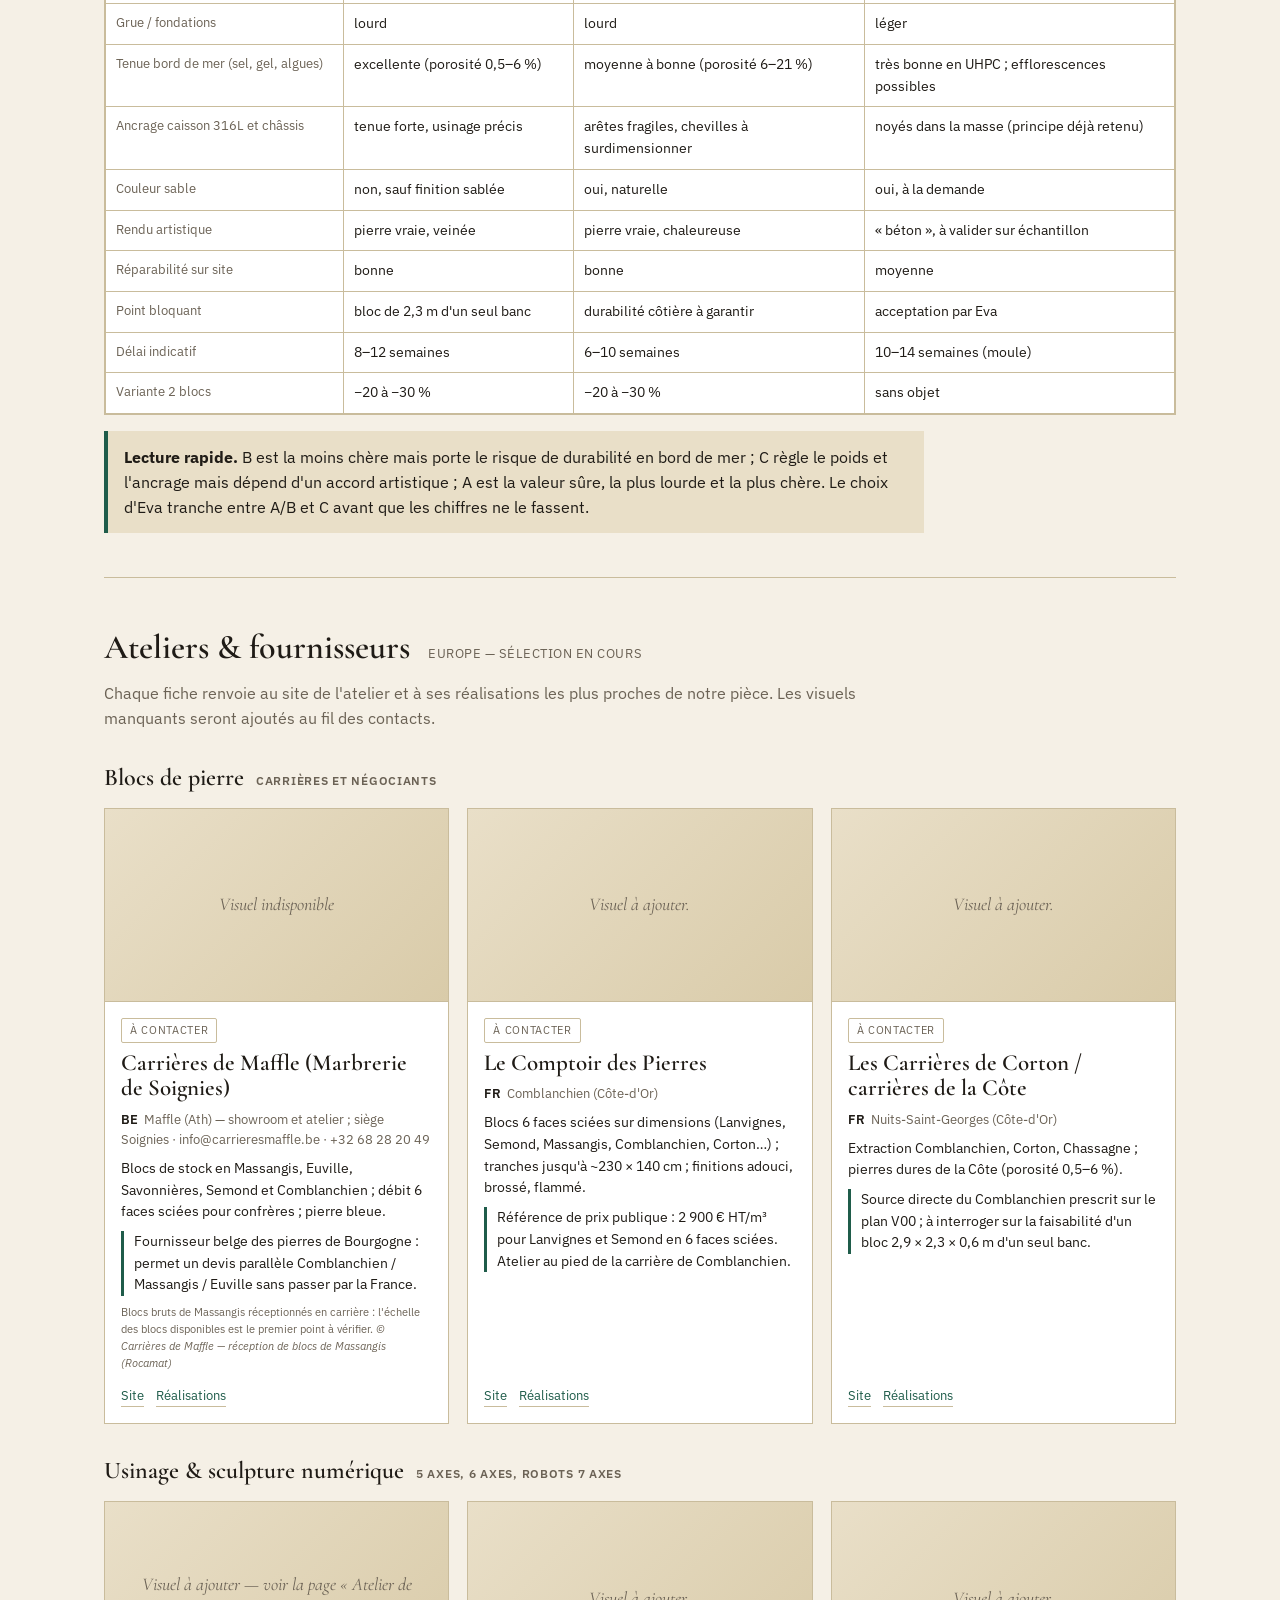
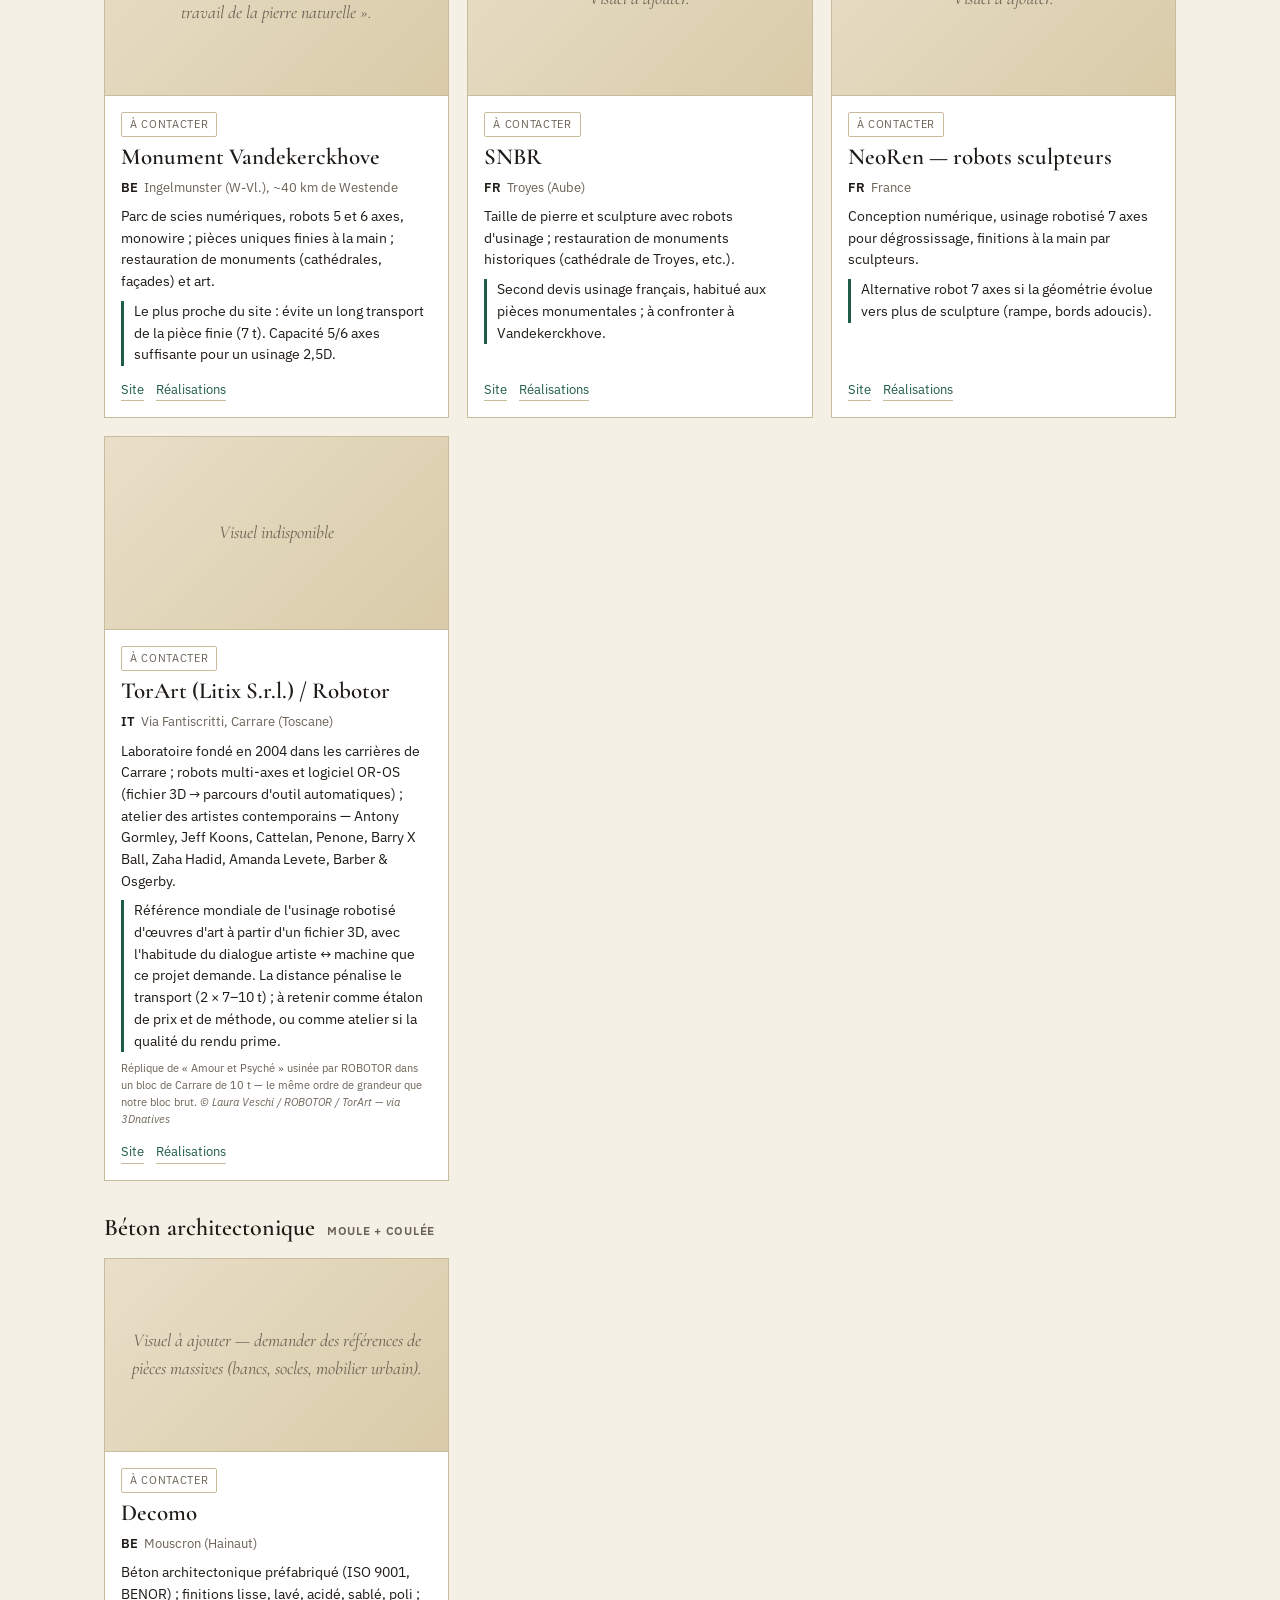
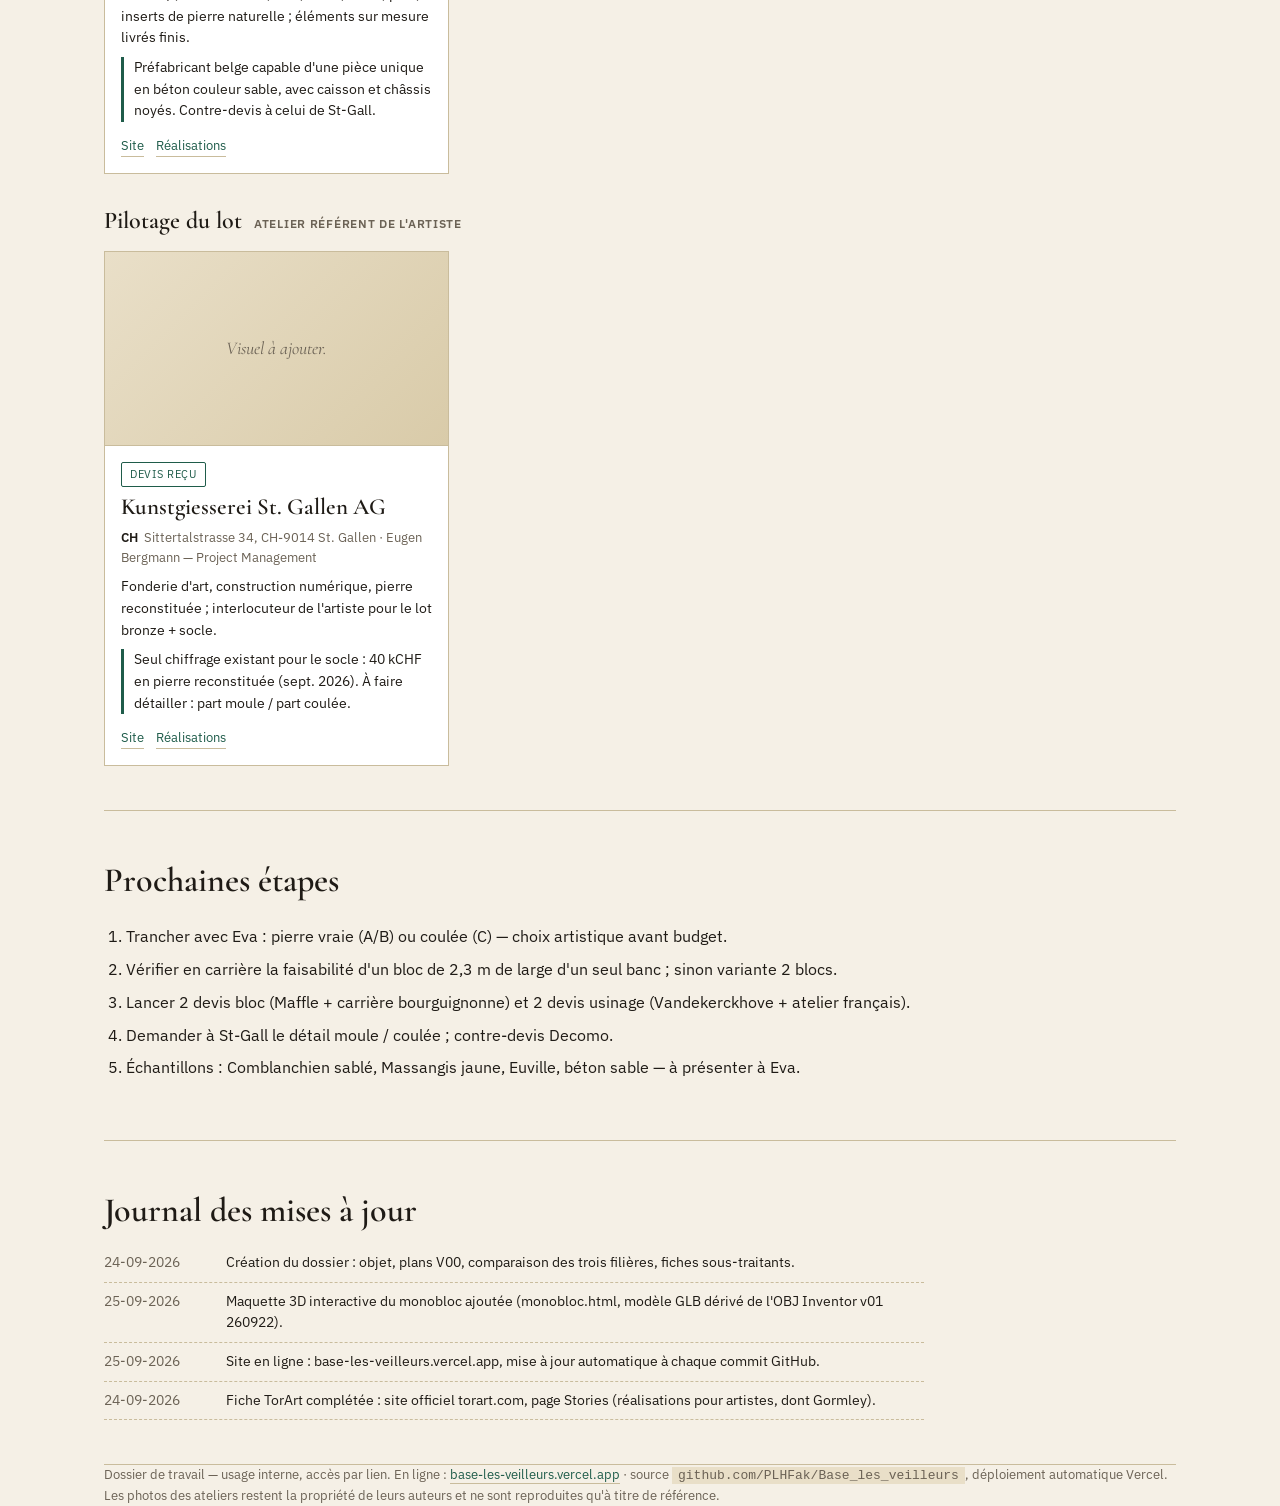
==== commit 0068b24f: "accès par lien (code EVA) + robots — index.html" ====
--- a/index.html
+++ b/index.html
@@ -75,8 +75,14 @@
 footer code{background:var(--sable);padding:1px 6px}
 @media (max-width:760px){.hero{grid-template-columns:1fr;padding:28px 0}.hero img{order:-1}}
 </style>
+<style>#gate{position:fixed;inset:0;background:var(--pierre,#f5f0e6);display:flex;align-items:center;justify-content:center;z-index:99;font-family:Georgia,serif}#gate form{text-align:center}#gate input{font-size:18px;padding:8px 12px;border:1px solid #c9bc9c;border-radius:4px}#gate button{font-size:16px;padding:8px 14px;margin-left:6px}</style>
 </head>
 <body>
+<div id="gate"><form onsubmit="return gate(event)"><p>Code d'accès</p><input id="code" type="password" autofocus><button>Entrer</button></form></div>
+<script>function gate(e){e.preventDefault();if(document.getElementById('code').value.trim().toUpperCase()==='EVA'){document.getElementById('gate').remove();sessionStorage.setItem('lv','1')}else{document.getElementById('code').value=''}return false}
+const qc=new URLSearchParams(location.search).get('code');if(qc&&qc.toUpperCase()==='EVA'){sessionStorage.setItem('lv','1');history.replaceState(null,'',location.pathname)}
+if(sessionStorage.getItem('lv')==='1')document.getElementById('gate').remove();</script>
+
 
 <header>
   <div class="wrap hero">
@@ -135,7 +141,7 @@
 </main>
 
 <footer class="wrap">
-  Dossier de travail EHlab / THE FAKTORY — usage interne. En ligne : <a href="https://base-les-veilleurs.vercel.app">base-les-veilleurs.vercel.app</a> · source <code>github.com/PLHFak/Base_les_veilleurs</code>, déploiement automatique Vercel. Les photos des ateliers restent la propriété de leurs auteurs et ne sont reproduites qu'à titre de référence.
+  Dossier de travail — usage interne, accès par lien. En ligne : <a href="https://base-les-veilleurs.vercel.app">base-les-veilleurs.vercel.app</a> · source <code>github.com/PLHFak/Base_les_veilleurs</code>, déploiement automatique Vercel. Les photos des ateliers restent la propriété de leurs auteurs et ne sont reproduites qu'à titre de référence.
 </footer>
 
 <script src="data.js"></script>
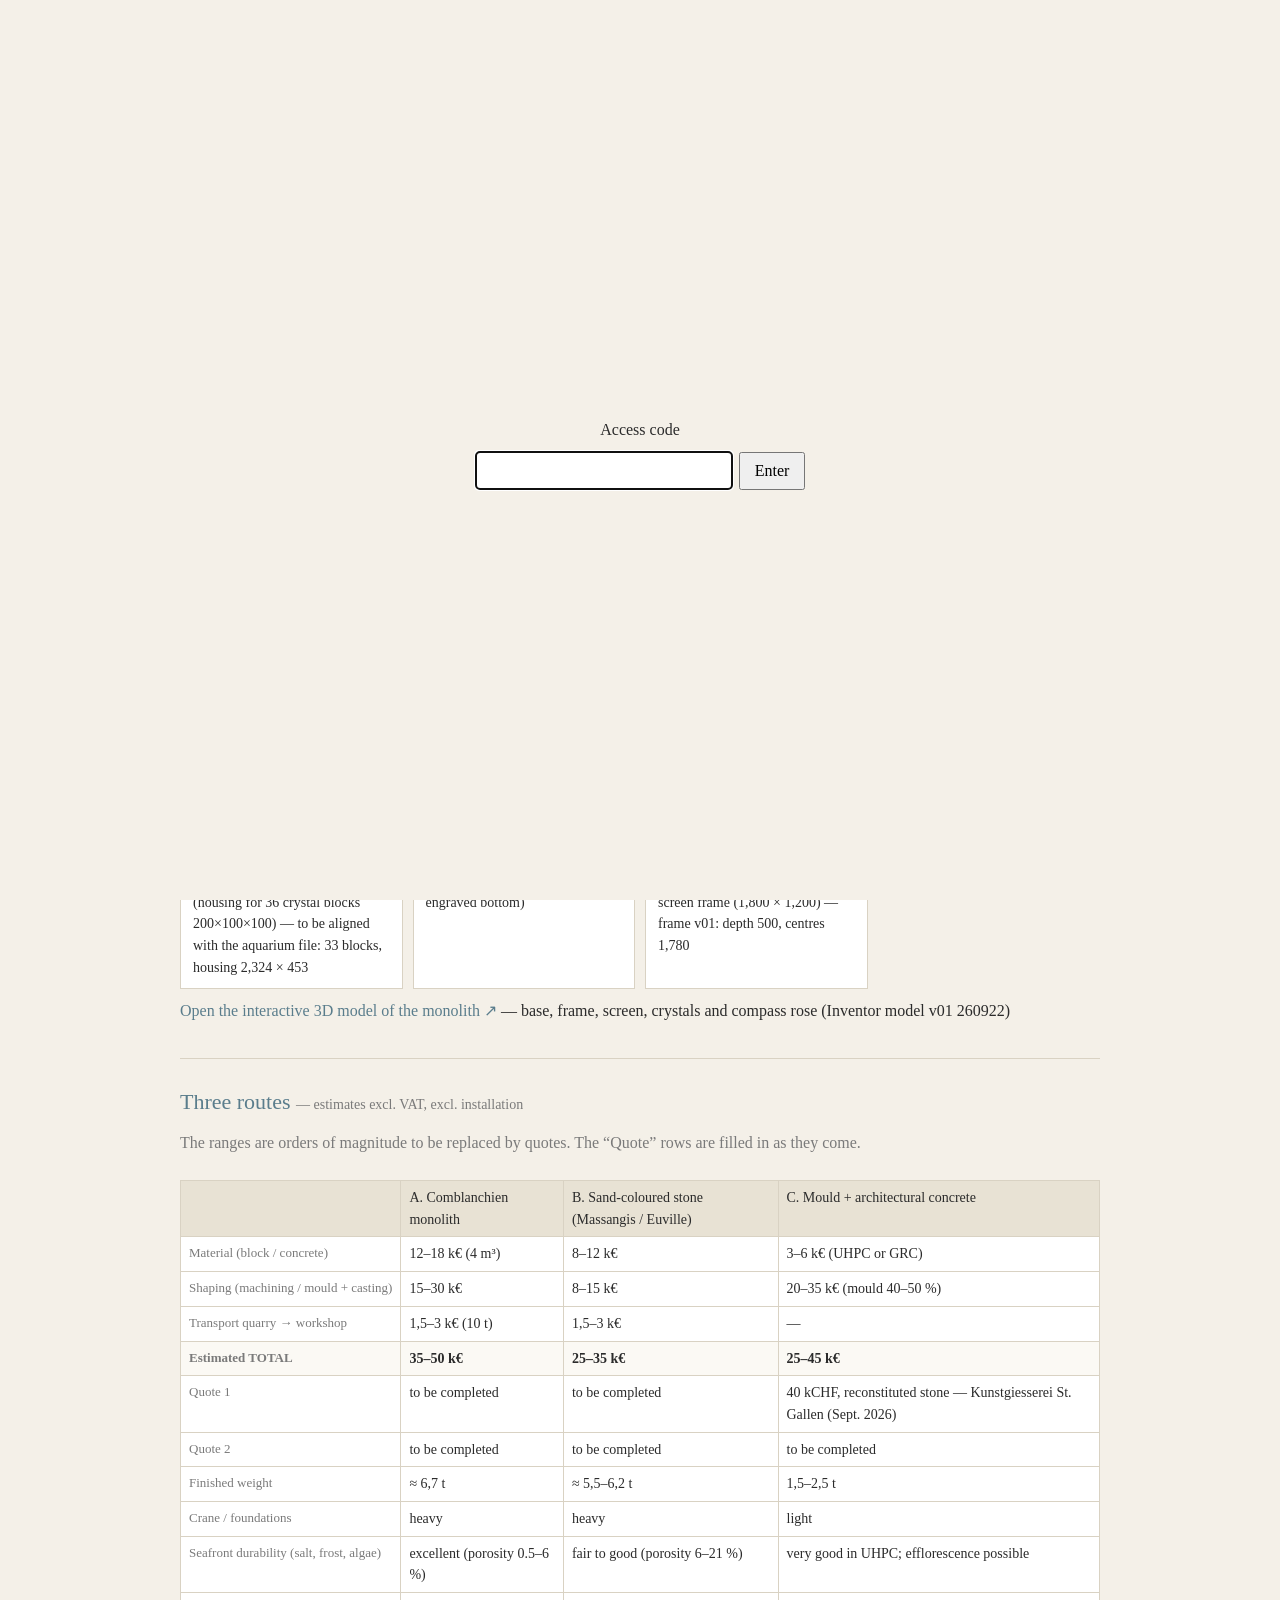
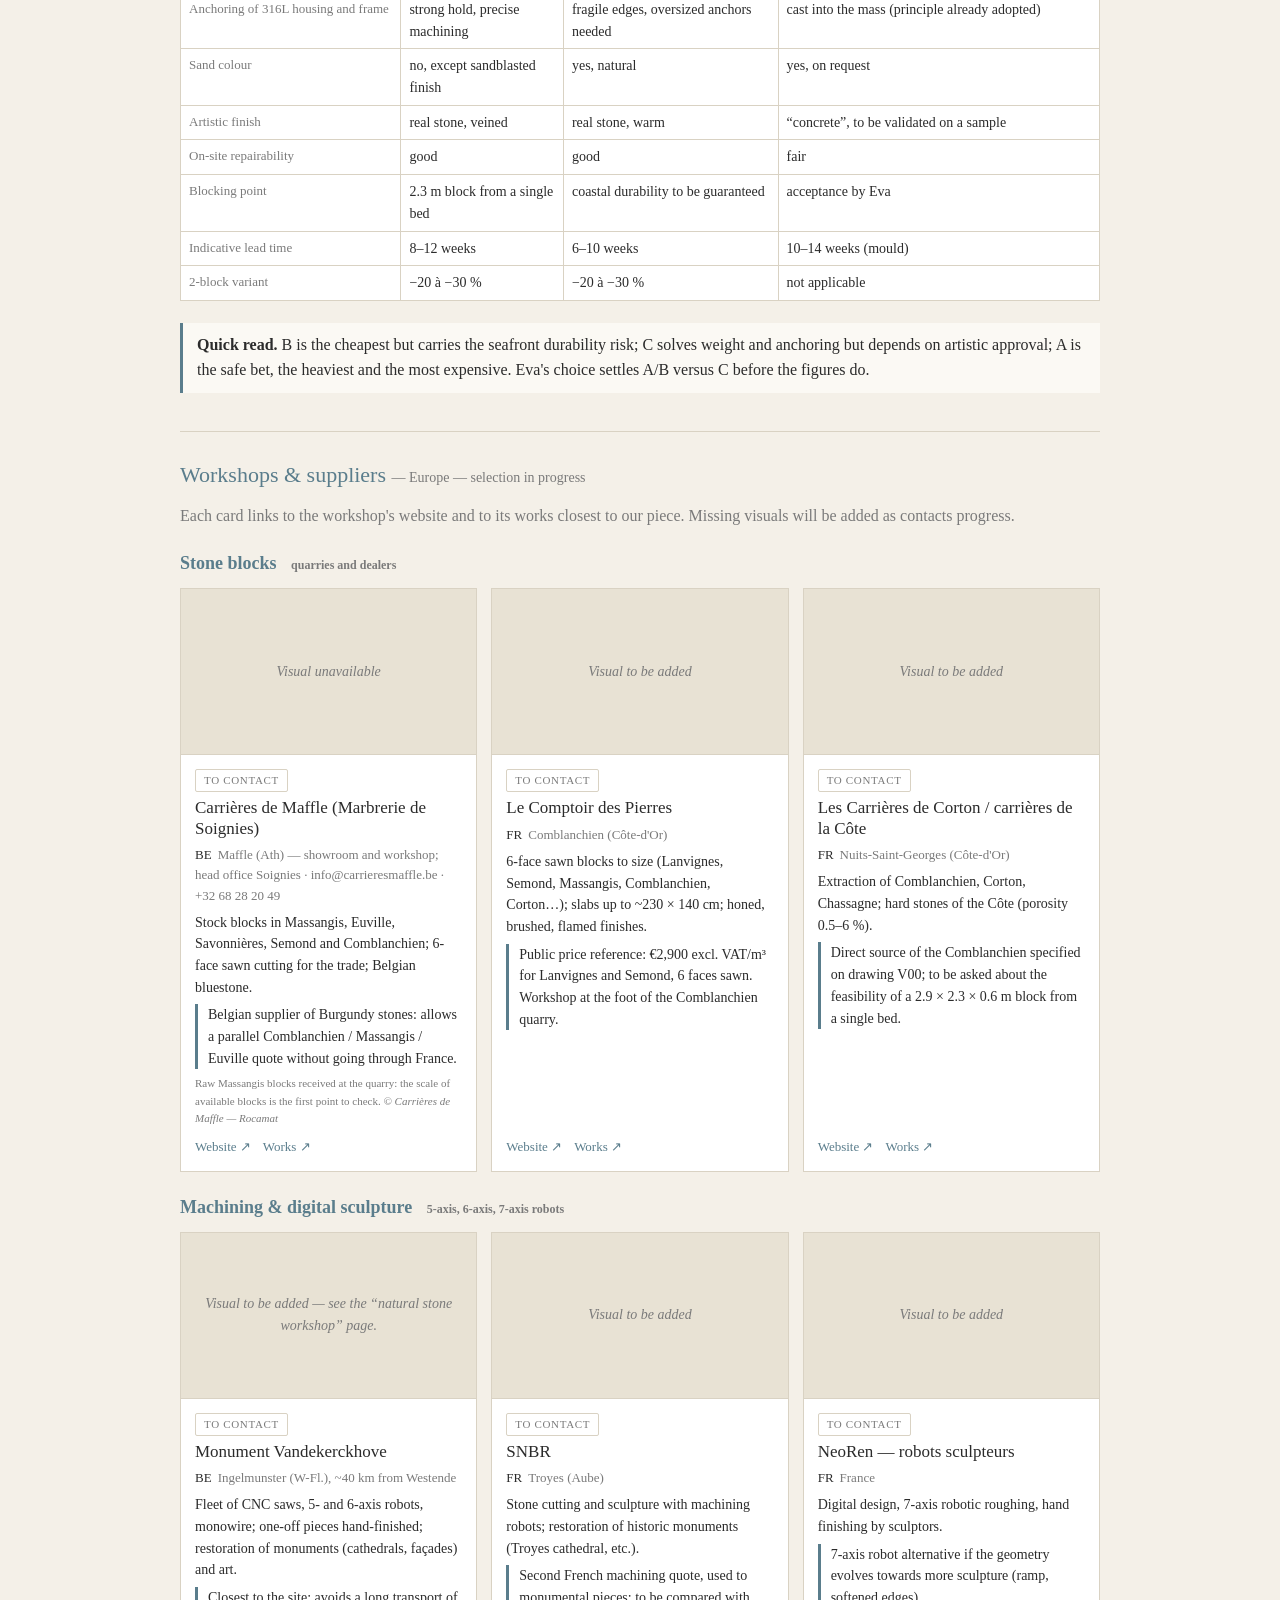
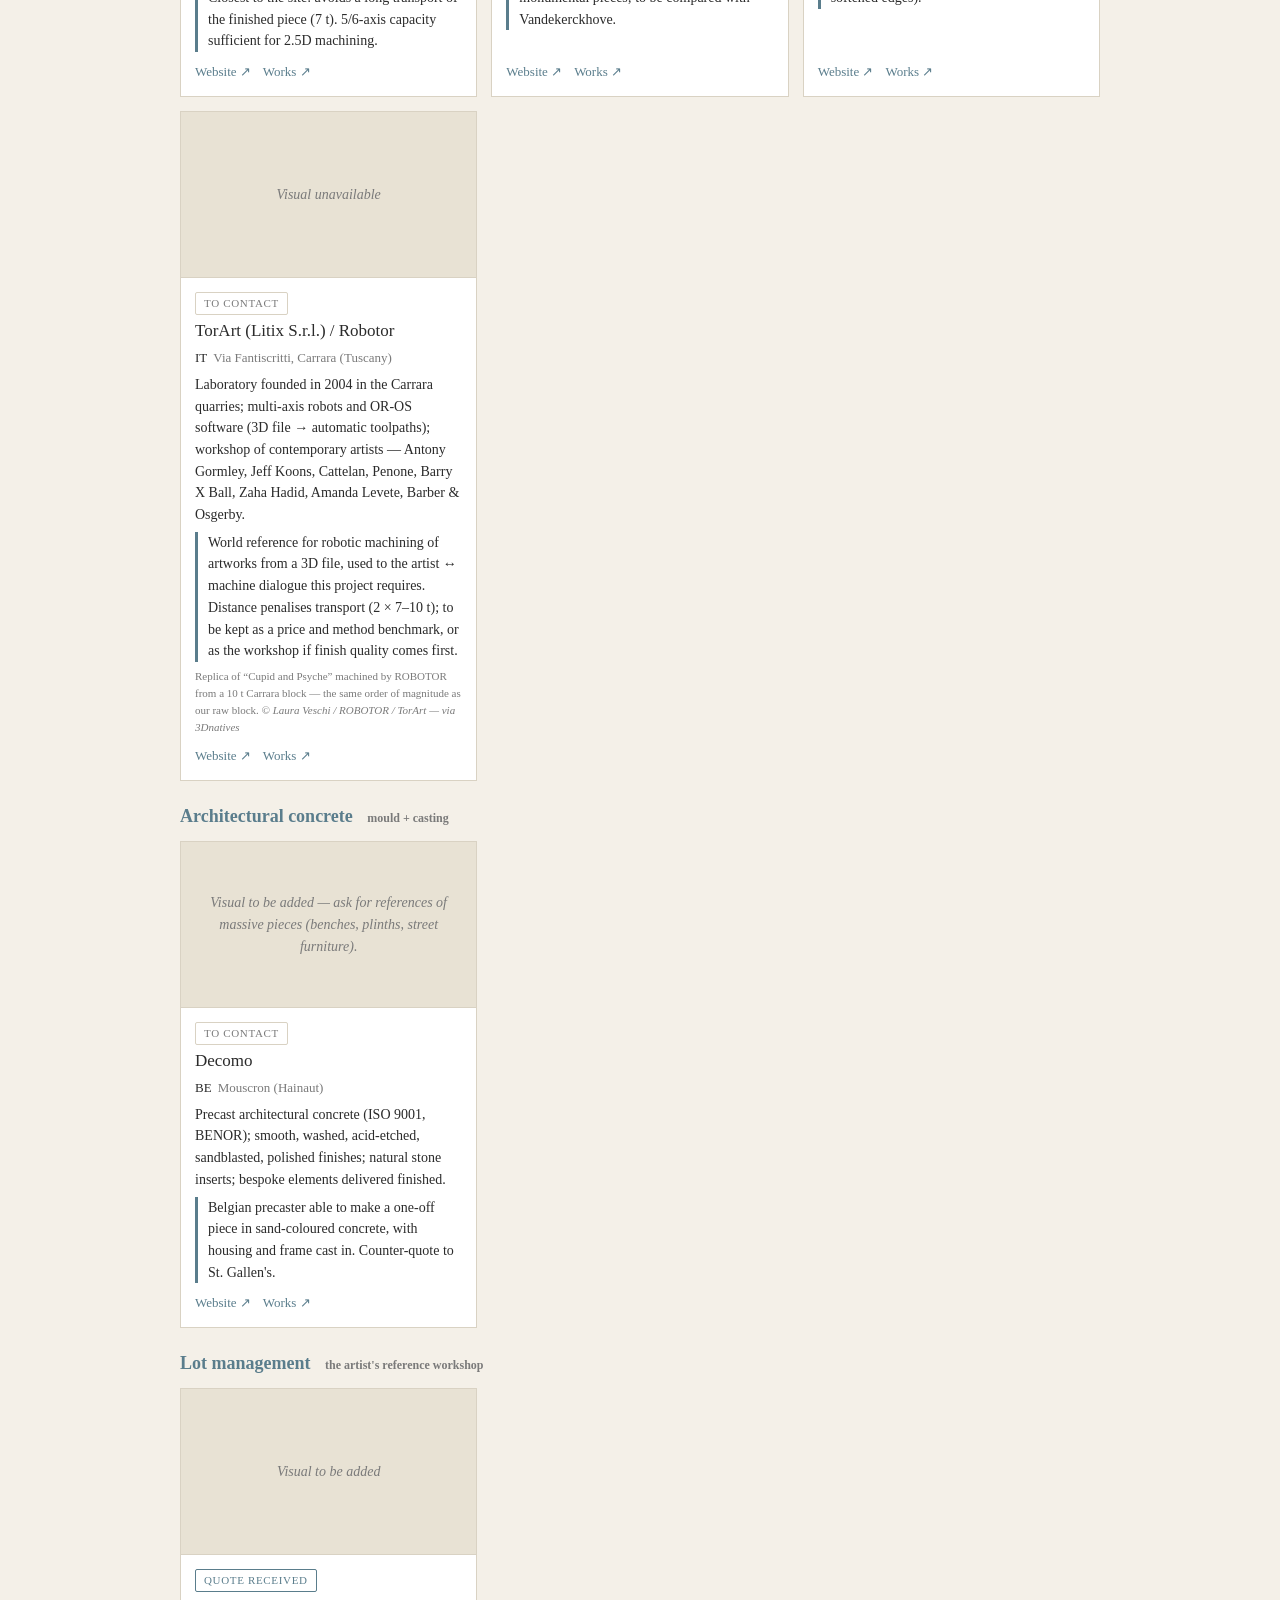
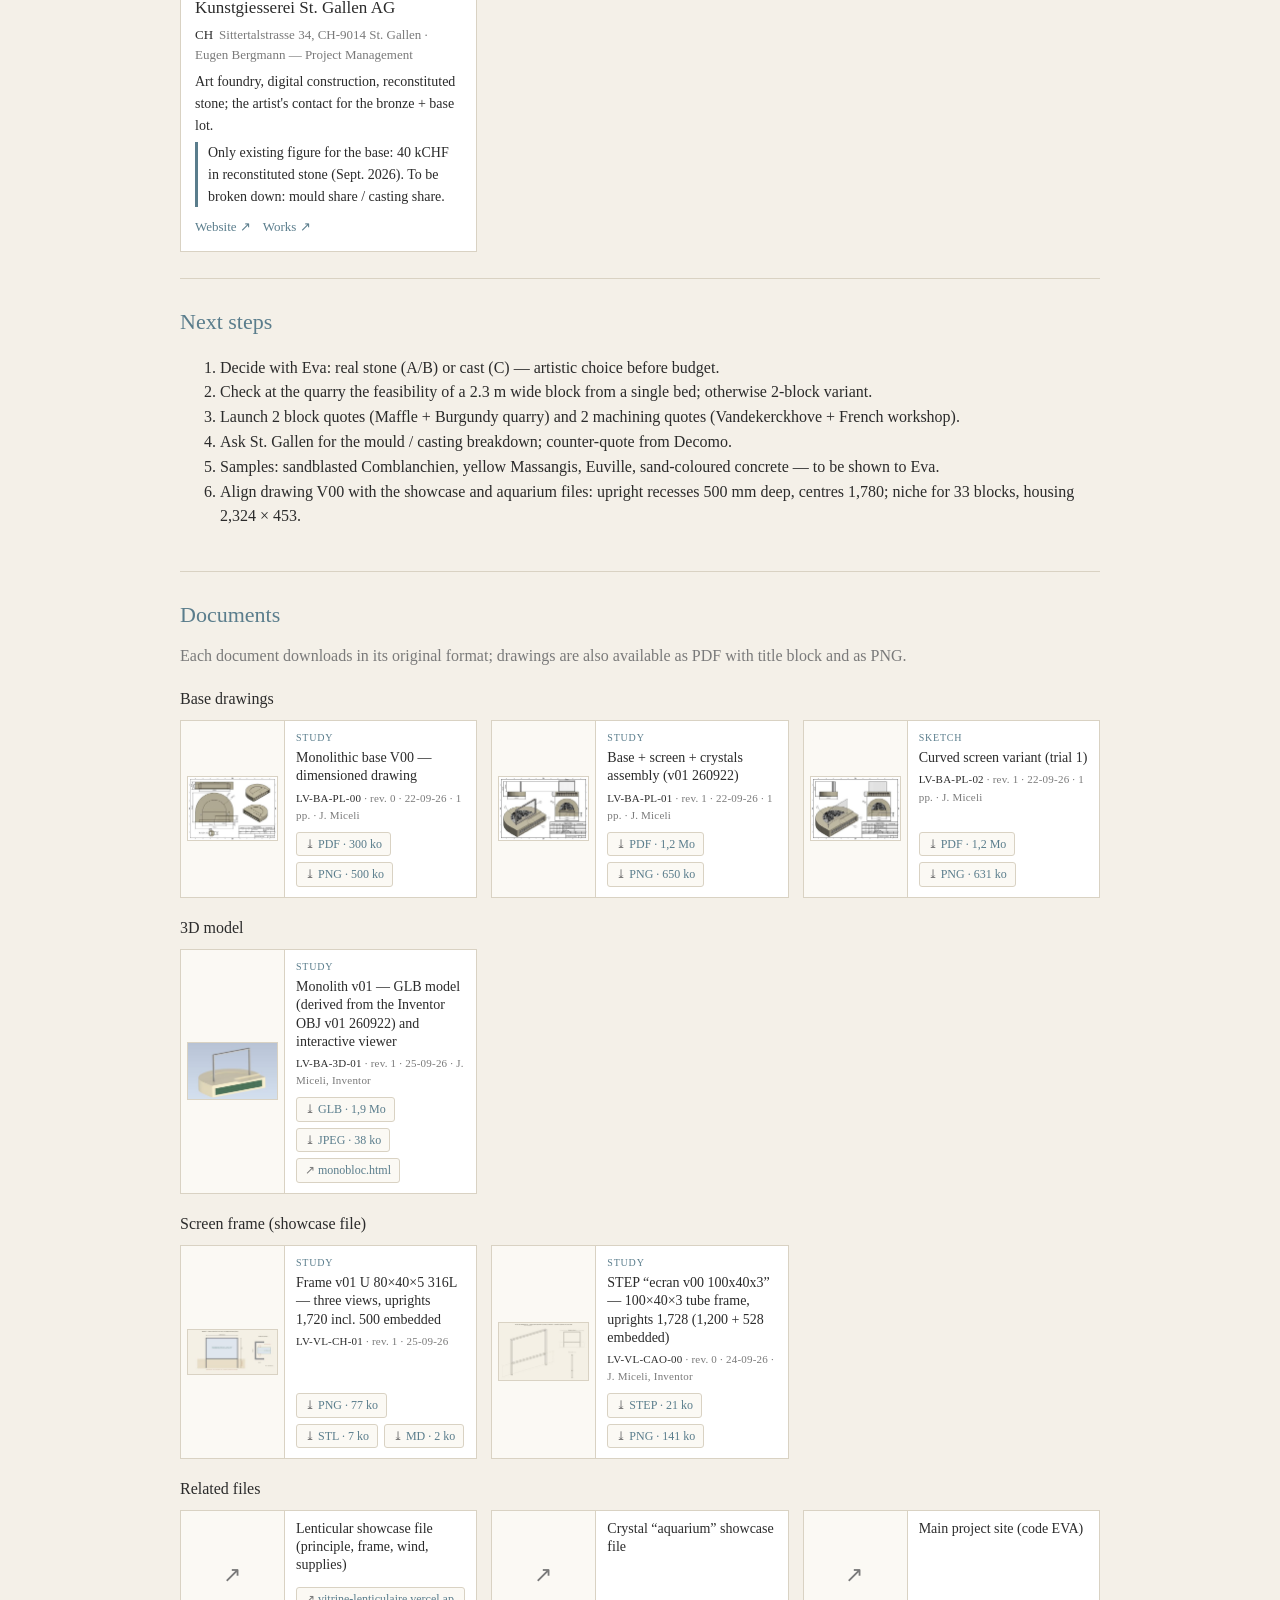
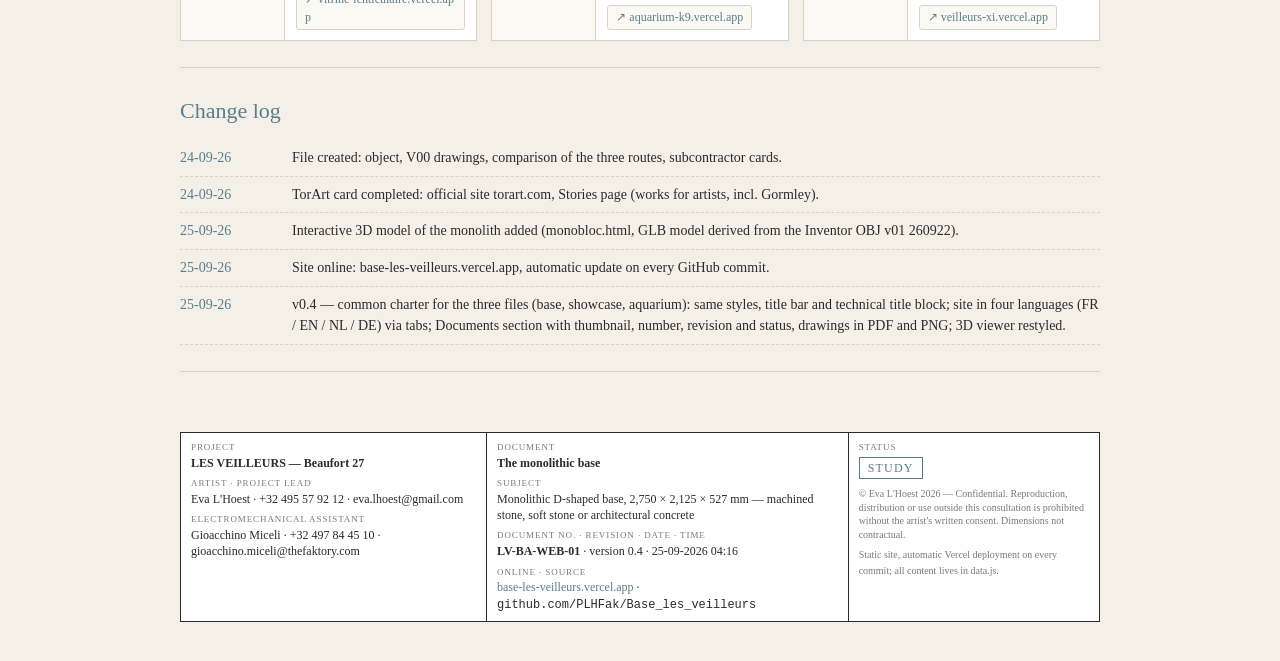
==== commit a96271e5: "v0.4 — charte commune, 4 langues, documents avec vignettes, plans PDF+PNG, maquette 3D restylée" ====
--- a/index.html
+++ b/index.html
@@ -2,218 +2,67 @@
 <html lang="fr">
 <head>
 <meta charset="utf-8">
-<meta name="viewport" content="width=device-width, initial-scale=1, viewport-fit=cover">
-<title>Base monobloc — Les Veilleurs · étude de fabrication</title>
-<meta name="robots" content="noindex, nofollow">
-<link rel="preconnect" href="https://fonts.googleapis.com">
-<link href="https://fonts.googleapis.com/css2?family=Cormorant+Garamond:ital,wght@0,500;0,600;1,500&family=IBM+Plex+Sans:wght@400;500;600&display=swap" rel="stylesheet">
-<style>
-:root{
-  --sable:#e9dfc8; --sable-2:#d9cba9; --pierre:#f5f0e6; --ink:#1f1b16; --gris:#6b6255;
-  --ligne:#c9bc9c; --cristal:#1f5c4a; --cristal-2:#2f7a63; --alerte:#9a4a1f;
-  --serif:"Cormorant Garamond",Georgia,"Times New Roman",serif;
-  --sans:"IBM Plex Sans",system-ui,-apple-system,"Segoe UI",Roboto,sans-serif;
-}
-*{box-sizing:border-box}
-html{scroll-behavior:smooth}
-body{margin:0;background:var(--pierre);color:var(--ink);font-family:var(--sans);font-size:16px;line-height:1.55}
-a{color:var(--cristal);text-decoration:none;border-bottom:1px solid var(--ligne)}
-a:hover{border-color:var(--cristal)}
-header{background:var(--sable);border-bottom:1px solid var(--ligne)}
-.wrap{max-width:1120px;margin:0 auto;padding:0 24px}
-.hero{display:grid;grid-template-columns:1.2fr 1fr;gap:32px;align-items:center;padding:40px 0 36px}
-.hero h1{font-family:var(--serif);font-weight:600;font-size:clamp(34px,5vw,56px);line-height:1.02;margin:0 0 10px}
-.hero .sub{font-family:var(--serif);font-style:italic;font-size:22px;color:var(--gris);margin:0 0 18px}
-.hero .meta{font-size:13px;color:var(--gris);letter-spacing:.04em;text-transform:uppercase}
-.hero img{width:100%;border:1px solid var(--ligne);background:#dfe6ee}
-nav{position:sticky;top:0;z-index:5;background:rgba(245,240,230,.94);backdrop-filter:blur(6px);border-bottom:1px solid var(--ligne)}
-nav .wrap{display:flex;gap:22px;overflow-x:auto;padding:10px 24px;font-size:14px}
-nav a{border:0;white-space:nowrap;color:var(--ink)}
-nav a:hover{color:var(--cristal)}
-section{padding:44px 0;border-bottom:1px solid var(--ligne)}
-h2{font-family:var(--serif);font-weight:600;font-size:34px;margin:0 0 6px}
-h2 small{font-family:var(--sans);font-weight:400;font-size:13px;color:var(--gris);margin-left:10px;letter-spacing:.04em;text-transform:uppercase}
-.lead{max-width:760px;color:var(--gris);margin:0 0 24px}
-.kv{display:grid;grid-template-columns:repeat(auto-fit,minmax(240px,1fr));gap:14px}
-.kv div{background:#fff;border:1px solid var(--ligne);padding:14px 16px}
-.kv b{display:block;font-size:12px;letter-spacing:.06em;text-transform:uppercase;color:var(--gris);margin-bottom:4px;font-weight:500}
-.plans{display:flex;flex-wrap:wrap;gap:10px;margin-top:18px}
-.plans a{background:var(--sable);border:1px solid var(--ligne);padding:8px 12px;font-size:14px}
-.plans a::before{content:"⤓ ";color:var(--gris)}
-table{width:100%;border-collapse:collapse;background:#fff;font-size:14px}
-th,td{border:1px solid var(--ligne);padding:9px 10px;vertical-align:top;text-align:left}
-th{background:var(--sable);font-weight:600}
-th.f{font-family:var(--serif);font-size:19px;font-weight:600;line-height:1.15}
-tr.total td{font-weight:600;background:#fbf8f1}
-td.rowh{color:var(--gris);font-size:13px;white-space:nowrap}
-.scroll{overflow-x:auto;border:1px solid var(--ligne)}
-.lecture{margin-top:16px;background:var(--sable);border-left:4px solid var(--cristal);padding:14px 16px;max-width:820px}
-.groupe{font-family:var(--serif);font-size:24px;font-weight:600;margin:28px 0 12px;display:flex;align-items:baseline;gap:12px}
-.groupe span{font-family:var(--sans);font-size:12px;color:var(--gris);letter-spacing:.06em;text-transform:uppercase}
-.cards{display:grid;grid-template-columns:repeat(auto-fill,minmax(330px,1fr));gap:18px}
-.card{background:#fff;border:1px solid var(--ligne);display:flex;flex-direction:column}
-.card .ph{aspect-ratio:16/9;background:linear-gradient(135deg,var(--sable),var(--sable-2));position:relative;overflow:hidden;border-bottom:1px solid var(--ligne)}
-.card .ph img{width:100%;height:100%;object-fit:cover;display:block}
-.card .ph .none{position:absolute;inset:0;display:flex;align-items:center;justify-content:center;color:var(--gris);font-family:var(--serif);font-style:italic;font-size:18px;padding:20px;text-align:center}
-.card .body{padding:14px 16px 16px;display:flex;flex-direction:column;gap:8px;flex:1}
-.card h3{font-family:var(--serif);font-size:23px;font-weight:600;margin:0;line-height:1.1}
-.card .lieu{font-size:13px;color:var(--gris)}
-.card .lieu b{font-weight:600;color:var(--ink);margin-right:6px}
-.card p{margin:0;font-size:14px}
-.card p.why{border-left:3px solid var(--cristal);padding-left:10px;color:var(--ink)}
-.card .cred{font-size:11px;color:var(--gris)}
-.card .links{margin-top:auto;display:flex;flex-wrap:wrap;gap:12px;font-size:13px;padding-top:6px}
-.badge{display:inline-block;font-size:11px;letter-spacing:.06em;text-transform:uppercase;padding:3px 8px;border:1px solid var(--ligne);color:var(--gris);border-radius:2px}
-.badge.devis{border-color:var(--cristal);color:var(--cristal)}
-.badge.ecarte{border-color:var(--alerte);color:var(--alerte)}
-ol.etapes{padding-left:22px;max-width:820px}
-ol.etapes li{margin:8px 0}
-.journal{list-style:none;padding:0;margin:0;max-width:820px}
-.journal li{display:grid;grid-template-columns:110px 1fr;gap:12px;padding:8px 0;border-bottom:1px dashed var(--ligne);font-size:14px}
-.journal li span{color:var(--gris)}
-footer{padding:28px 0 40px;font-size:13px;color:var(--gris)}
-footer code{background:var(--sable);padding:1px 6px}
-@media (max-width:760px){.hero{grid-template-columns:1fr;padding:28px 0}.hero img{order:-1}}
-</style>
-<style>#gate{position:fixed;inset:0;background:var(--pierre,#f5f0e6);display:flex;align-items:center;justify-content:center;z-index:99;font-family:Georgia,serif}#gate form{text-align:center}#gate input{font-size:18px;padding:8px 12px;border:1px solid #c9bc9c;border-radius:4px}#gate button{font-size:16px;padding:8px 14px;margin-left:6px}</style>
+<meta name="viewport" content="width=device-width,initial-scale=1,viewport-fit=cover">
+<meta name="robots" content="noindex,nofollow">
+<title>La base monobloc — Les Veilleurs</title>
+<link rel="stylesheet" href="lv.css">
 </head>
 <body>
-<div id="gate"><form onsubmit="return gate(event)"><p>Code d'accès</p><input id="code" type="password" autofocus><button>Entrer</button></form></div>
-<script>function gate(e){e.preventDefault();if(document.getElementById('code').value.trim().toUpperCase()==='EVA'){document.getElementById('gate').remove();sessionStorage.setItem('lv','1')}else{document.getElementById('code').value=''}return false}
-const qc=new URLSearchParams(location.search).get('code');if(qc&&qc.toUpperCase()==='EVA'){sessionStorage.setItem('lv','1');history.replaceState(null,'',location.pathname)}
-if(sessionStorage.getItem('lv')==='1')document.getElementById('gate').remove();</script>
+<div id="gate"></div>
+<div id="topbar"></div>
+<header id="hdr"></header>
+<nav id="nav"></nav>
+<main>
+  <section id="objet"></section>
+  <section id="filieres"></section>
+  <section id="ateliers"></section>
+  <section id="etapes"></section>
+  <section id="documents"></section>
+  <section id="journal"></section>
+</main>
+<footer id="foot"></footer>
+<script src="docs/sizes.js"></script>
+<script src="data.js"></script>
+<script src="lv.js"></script>
+<script>
+LV.init(window.DATA, "base", ({t, esc}) => {
+  const D = window.DATA, $ = s => document.querySelector(s);
+  const img = (src, alt, href) => `<a href="${esc(href || src)}" target="_blank" rel="noopener"><img src="${esc(src)}" alt="${esc(alt || "")}" loading="lazy"></a>`;
+  const h2 = (o) => `<h2>${esc(t(o.titre))}${o.sous ? ` <span class="sub">— ${esc(t(o.sous))}</span>` : ""}</h2>`;
 
+  const o = D.objet;
+  $("#objet").innerHTML = `${h2(o)}<p class="lead">${esc(t(o.lead))}</p>
+    <div class="vues" style="grid-template-columns:repeat(auto-fit,minmax(260px,440px))"><div class="vue">${img(o.rendu, t(o.rendu_leg))}<div class="body"><p>${esc(t(o.rendu_leg))}</p></div></div></div>
+    <div class="kv">${o.kv.map(([k, v]) => `<div><b>${esc(t(k))}</b>${esc(t(v))}</div>`).join("")}</div>
+    <p><a href="monobloc.html">${esc(t(o.maquette))} ↗</a> — ${esc(t(o.maquette_leg))}</p>`;
 
-<header>
-  <div class="wrap hero">
-    <div>
-      <div class="meta">Les Veilleurs · Beaufort 27 · Westende — dossier de fabrication</div>
-      <h1>La base monobloc</h1>
-      <p class="sub">Pierre usinée, pierre tendre ou béton architectonique : trois filières, les ateliers qui savent les faire.</p>
-      <div class="meta" id="version"></div>
-    </div>
-    <img id="rendu" alt="Rendu de la base avec châssis d'écran et niche des cristaux">
-  </div>
-</header>
+  const F = D.filieres;
+  $("#filieres").innerHTML = `${h2(F)}<p class="lead">${esc(t(F.lead))}</p><div class="scroll"><table><tr><th></th>${F.colonnes.map(c => `<th>${esc(c.id)}. ${esc(t(c.nom))}</th>`).join("")}</tr>${F.lignes.map(l => `<tr class="${l.total ? "total" : ""}"><td class="rowh">${esc(t(l.k))}</td>${l.v.map(v => `<td>${esc(t(v))}</td>`).join("")}</tr>`).join("")}</table></div>
+    <p class="note"><b>${esc(t(F.lecture_t))}</b> ${esc(t(F.lecture))}</p>`;
 
-<nav><div class="wrap">
-  <a href="#objet">L'objet</a>
-  <a href="monobloc.html" style="color:var(--cristal)">Maquette 3D ↗</a>
-  <a href="#filieres">Trois filières</a>
-  <a href="#ateliers">Ateliers &amp; fournisseurs</a>
-  <a href="#etapes">Prochaines étapes</a>
-  <a href="#journal">Journal</a>
-</div></nav>
-
-<main class="wrap">
-
-<section id="objet">
-  <h2>L'objet <small>plans J. Miceli, V00 du 22-09-26</small></h2>
-  <p class="lead">Un socle en D, d'une seule pièce, qui reçoit le châssis de l'écran lenticulaire, la niche des cristaux et la rose des vents. La géométrie est du 2,5D : contour, poches, une rampe — pas de sculpture en contre-dépouille.</p>
-  <div class="kv" id="kv"></div>
-  <div class="plans" id="plans"></div>
-  <p style="margin-top:14px"><a href="monobloc.html">Ouvrir la maquette 3D interactive du monobloc</a> — base, châssis, écran, cristaux et rose des vents (modèle Inventor v01 260922).</p>
-</section>
-
-<section id="filieres">
-  <h2>Trois filières <small>estimations HTVA, hors pose</small></h2>
-  <p class="lead">Les fourchettes sont des ordres de grandeur à remplacer par les devis. Les lignes « Devis » se remplissent au fur et à mesure.</p>
-  <div class="scroll"><table id="tab"></table></div>
-  <div class="lecture"><b>Lecture rapide.</b> B est la moins chère mais porte le risque de durabilité en bord de mer ; C règle le poids et l'ancrage mais dépend d'un accord artistique ; A est la valeur sûre, la plus lourde et la plus chère. Le choix d'Eva tranche entre A/B et C avant que les chiffres ne le fassent.</div>
-</section>
-
-<section id="ateliers">
-  <h2>Ateliers &amp; fournisseurs <small>Europe — sélection en cours</small></h2>
-  <p class="lead">Chaque fiche renvoie au site de l'atelier et à ses réalisations les plus proches de notre pièce. Les visuels manquants seront ajoutés au fil des contacts.</p>
-  <div id="groupes"></div>
-</section>
-
-<section id="etapes">
-  <h2>Prochaines étapes</h2>
-  <ol class="etapes" id="etapes-l"></ol>
-</section>
-
-<section id="journal">
-  <h2>Journal des mises à jour</h2>
-  <ul class="journal" id="journal-l"></ul>
-</section>
-
-</main>
-
-<footer class="wrap">
-  Dossier de travail — usage interne, accès par lien. En ligne : <a href="https://base-les-veilleurs.vercel.app">base-les-veilleurs.vercel.app</a> · source <code>github.com/PLHFak/Base_les_veilleurs</code>, déploiement automatique Vercel. Les photos des ateliers restent la propriété de leurs auteurs et ne sont reproduites qu'à titre de référence.
-</footer>
-
-<script src="data.js"></script>
-<script>
-(function(){
-  const D = window.DATA; if(!D) return;
-  const $ = s => document.querySelector(s);
-  const esc = s => String(s??"").replace(/[&<>"]/g,c=>({"&":"&amp;","<":"&lt;",">":"&gt;",'"':"&quot;"}[c]));
-
-  $("#version").textContent = "Version " + D.version + " · " + D.date;
-  $("#rendu").src = D.objet.rendu;
-
-  // Objet
-  const o = D.objet;
-  $("#kv").innerHTML = [
-    ["Enveloppe", o.dims], ["Volume fini", o.volumeFini], ["Bloc brut nécessaire", o.blocBrut],
-    ["Poids base / ensemble", o.poidsBase + " · " + o.poidsEnsemble], ["Niche des cristaux", o.niche],
-    ["Poche", o.poche], ["Montants d'écran", o.montants]
-  ].map(([k,v])=>`<div><b>${esc(k)}</b>${esc(v)}</div>`).join("");
-  $("#plans").innerHTML = o.plans.map(p=>`<a href="${esc(p.fichier)}" target="_blank" rel="noopener">${esc(p.titre)}</a>`).join("");
-
-  // Filières
-  const F = D.filieres;
-  const rows = [
-    ["Matière (bloc / béton)","matiere"],["Façonnage (usinage / moule + coulée)","faconnage"],["Transport carrière → atelier","transport"],
-    ["TOTAL estimé","total"],["Devis 1",r=>dv(r,0)],["Devis 2",r=>dv(r,1)],
-    ["Poids fini","poids"],["Grue / fondations","grue"],["Tenue bord de mer (sel, gel, algues)","mer"],
-    ["Ancrage caisson 316L et châssis","ancrage"],["Couleur sable","couleur"],["Rendu artistique","rendu"],
-    ["Réparabilité sur site","reparation"],["Point bloquant","bloquant"],["Délai indicatif","delai"],["Variante 2 blocs","variante2blocs"]
-  ];
-  function dv(r,i){ const d=r.devis&&r.devis[i]; if(!d) return "—"; return d.montant? `<b>${esc(d.montant)}</b><br><span style="color:var(--gris);font-size:12px">${esc(d.qui)}</span>` : `<span style="color:var(--gris)">${esc(d.qui)}</span>`; }
-  let html = `<tr><th class="rowh"></th>${F.map(f=>`<th class="f">${esc(f.id)}. ${esc(f.nom)}</th>`).join("")}</tr>`;
-  rows.forEach(([lab,key])=>{
-    const isTotal = key==="total";
-    html += `<tr class="${isTotal?'total':''}"><td class="rowh">${esc(lab)}</td>${F.map(f=>`<td>${typeof key==="function"?key(f):esc(f[key])}</td>`).join("")}</tr>`;
-  });
-  $("#tab").innerHTML = html;
-
-  // Sous-traitants
-  const groupes = {
-    bloc:["Blocs de pierre","carrières et négociants"],
-    usinage:["Usinage & sculpture numérique","5 axes, 6 axes, robots 7 axes"],
-    beton:["Béton architectonique","moule + coulée"],
-    pilotage:["Pilotage du lot","atelier référent de l'artiste"]
-  };
-  const badge = s => `<span class="badge ${s==='devis reçu'?'devis':s==='écarté'?'ecarte':''}">${esc(s)}</span>`;
-  let g="";
-  Object.keys(groupes).forEach(k=>{
-    const list = D.soustraitants.filter(s=>s.groupe===k); if(!list.length) return;
-    g += `<div class="groupe">${esc(groupes[k][0])} <span>${esc(groupes[k][1])}</span></div><div class="cards">`;
-    list.forEach(s=>{
-      const ph = s.photo ? `<img src="${esc(s.photo)}" alt="${esc(s.nom)}" loading="lazy" referrerpolicy="no-referrer" onerror="this.parentNode.innerHTML='<div class=none>Visuel indisponible</div>'">`
-                         : `<div class="none">${esc(s.photoLegende||"Visuel à ajouter")}</div>`;
-      g += `<article class="card">
-        <div class="ph">${ph}</div>
-        <div class="body">
-          <div>${badge(s.statut)}</div>
-          <h3>${esc(s.nom)}</h3>
-          <div class="lieu"><b>${esc(s.pays)}</b>${esc(s.lieu)}${s.contact?` · ${esc(s.contact)}`:""}</div>
-          <p>${esc(s.moyens)}</p>
-          <p class="why">${esc(s.pourquoi)}</p>
-          ${s.photo?`<div class="cred">${esc(s.photoLegende)} <em>${esc(s.photoCredit)}</em></div>`:""}
-          <div class="links"><a href="${esc(s.site)}" target="_blank" rel="noopener">Site</a><a href="${esc(s.realisations)}" target="_blank" rel="noopener">Réalisations</a></div>
+  const A = D.ateliers;
+  const badge = s => `<span class="badge ${s === "devis reçu" ? "devis" : s === "écarté" ? "ecarte" : ""}">${esc(t(A.statuts[s] || s))}</span>`;
+  let g = h2(A) + `<p class="lead">${esc(t(A.lead))}</p>`;
+  Object.keys(A.groupes).forEach(k => {
+    const list = A.items.filter(s => s.groupe === k); if (!list.length) return;
+    g += `<h3 class="groupe">${esc(t(A.groupes[k][0]))} <span>${esc(t(A.groupes[k][1]))}</span></h3><div class="cards">`;
+    list.forEach(s => {
+      const ph = s.photo ? `<img src="${esc(s.photo)}" alt="${esc(s.nom)}" loading="lazy" referrerpolicy="no-referrer" onerror="this.parentNode.innerHTML='<div class=none>${esc(t(A.indispo))}</div>'">`
+                         : `<div class="none">${esc(s.photoLegende ? t(s.photoLegende) : t(A.visuel))}</div>`;
+      g += `<article class="card"><div class="ph">${ph}</div><div class="body">
+        <div>${badge(s.statut)}</div><h4>${esc(s.nom)}</h4>
+        <div class="lieu"><b>${esc(s.pays)}</b>${esc(t(s.lieu))}${s.contact ? ` · ${esc(s.contact)}` : ""}</div>
+        <p>${esc(t(s.moyens))}</p><p class="why">${esc(t(s.pourquoi))}</p>
+        ${s.photo ? `<div class="cred">${esc(t(s.photoLegende))} <em>${esc(s.photoCredit)}</em></div>` : ""}
+        <div class="links"><a href="${esc(s.site)}" target="_blank" rel="noopener">${esc(t(A.liens.site))} ↗</a><a href="${esc(s.realisations)}" target="_blank" rel="noopener">${esc(t(A.liens.realisations))} ↗</a></div>
         </div></article>`;
     });
     g += `</div>`;
   });
-  $("#groupes").innerHTML = g;
+  $("#ateliers").innerHTML = g;
 
-  $("#etapes-l").innerHTML = D.etapes.map(e=>`<li>${esc(e)}</li>`).join("");
-  $("#journal-l").innerHTML = D.journal.map(j=>`<li><span>${esc(j.date)}</span><div>${esc(j.texte)}</div></li>`).join("");
-})();
+  $("#etapes").innerHTML = `${h2(D.etapes)}<ol>${D.etapes.items.map(e => `<li>${esc(t(e))}</li>`).join("")}</ol>`;
+});
 </script>
 </body>
 </html>
--- a/lv.css
+++ b/lv.css
@@ -0,0 +1,150 @@
+/* Les Veilleurs — feuille de style commune aux trois dossiers (base, vitrine lenticulaire, aquarium K9).
+   Référence : aquarium-k9. Modifier ici, puis recopier à l'identique dans les trois dépôts. */
+:root{--bg:#f4f0e8;--ink:#2b2b2b;--acc:#5a7d8c;--acc-2:#3f5f6c;--mute:#7a7a7a;--line:#d9d2c3;--card:#fbf9f4;--th:#e8e2d4;--alerte:#9a4a1f}
+*{box-sizing:border-box}
+html{scroll-behavior:smooth}
+body{margin:0;font:16px/1.55 Georgia,"Times New Roman",serif;color:var(--ink);background:var(--bg)}
+a{color:var(--acc);text-decoration:none}a:hover{text-decoration:underline}
+.wrap{max-width:960px;margin:0 auto;padding:0 20px}
+
+/* Barre de titre commune : projet, dossiers frères, langues */
+#topbar{background:var(--th);border-bottom:1px solid var(--line);font-size:13px}
+#topbar .wrap{display:flex;flex-wrap:wrap;align-items:center;gap:6px 14px;padding:8px 20px}
+#topbar .proj{letter-spacing:.06em;text-transform:uppercase;color:var(--ink)}
+#topbar .sites{display:flex;flex-wrap:wrap;gap:4px 12px;color:var(--mute)}
+#topbar .sites a{color:var(--acc)}
+#topbar .sites a.cur{color:var(--ink);border-bottom:1px solid var(--ink);pointer-events:none}
+#langs{margin-left:auto;display:flex;gap:2px}
+#langs button{font:13px Georgia,serif;letter-spacing:.06em;padding:4px 9px;border:1px solid var(--line);background:#fff;color:var(--acc);cursor:pointer;border-radius:3px}
+#langs button.cur{background:var(--acc);border-color:var(--acc);color:#fff}
+#langs button:hover:not(.cur){border-color:var(--acc)}
+
+header{padding:36px 0 22px}
+header .wrap{padding:0 20px}
+h1{font-size:30px;margin:0 0 4px;font-weight:normal;line-height:1.15}
+.sub{color:var(--mute);font-size:14px}
+.sub b{color:var(--ink);font-weight:normal}
+
+nav{position:sticky;top:0;background:var(--bg);border-bottom:1px solid var(--line);z-index:5}
+nav ul{list-style:none;margin:0 auto;padding:10px 20px;max-width:960px;display:flex;flex-wrap:wrap;gap:6px 18px;font-size:14px}
+nav a{color:var(--acc);white-space:nowrap}
+
+main{max-width:960px;margin:0 auto;padding:10px 20px 40px}
+section{padding:26px 0;border-bottom:1px solid var(--line)}
+h2{font-weight:normal;font-size:22px;color:var(--acc);margin:0 0 12px}
+h2 small{font-size:13px;color:var(--mute);margin-left:10px}
+h3{font-size:16px;margin:16px 0 4px}
+p{margin:8px 0}
+.lead{color:var(--mute);margin:0 0 14px}
+img{max-width:100%;display:block;border:1px solid var(--line);background:#fff;margin:10px 0 4px}
+.leg{font-size:13px;color:var(--mute)}
+.note{background:var(--card);border-left:3px solid var(--acc);padding:10px 14px;margin:12px 0}
+.unique{background:var(--card);border:1px solid var(--line);padding:12px 16px;margin:14px 0;font-style:italic}
+.avis{font-size:13px;color:var(--mute);border:1px dashed var(--line);padding:6px 10px;display:inline-block;margin:6px 0}
+
+table{border-collapse:collapse;width:100%;font-size:14px;margin:10px 0;background:#fff}
+td,th{border:1px solid var(--line);padding:6px 8px;text-align:left;vertical-align:top}
+th{background:var(--th);font-weight:normal}
+tr.total td{font-weight:bold;background:var(--card)}
+td.rowh{color:var(--mute);font-size:13px;white-space:nowrap}
+.scroll{overflow-x:auto}
+
+ul.pts li{margin:6px 0}
+ol.etapes{padding-left:22px}ol.etapes li{margin:8px 0}
+details{background:var(--card);border:1px solid var(--line);padding:10px 14px;margin:10px 0}
+summary{cursor:pointer;color:var(--acc)}
+pre{white-space:pre-wrap;font:13px/1.45 ui-monospace,Menlo,monospace;background:var(--card);border:1px solid var(--line);padding:12px}
+button.copy{font:13px Georgia,serif;background:#fff;border:1px solid var(--line);padding:6px 12px;cursor:pointer;color:var(--acc)}
+
+/* Fiche clé-valeur */
+.kv{display:grid;grid-template-columns:repeat(auto-fit,minmax(220px,1fr));gap:10px;margin:10px 0}
+.kv div{background:#fff;border:1px solid var(--line);padding:10px 12px;font-size:14px}
+.kv b{display:block;font-size:11px;letter-spacing:.06em;text-transform:uppercase;color:var(--mute);margin-bottom:3px;font-weight:normal}
+
+/* Vues (contexte) */
+.vues{display:grid;grid-template-columns:repeat(auto-fit,minmax(260px,1fr));gap:14px;margin:10px 0;align-items:start}
+.vue{background:#fff;border:1px solid var(--line)}
+.vue img{border:0;border-bottom:1px solid var(--line);margin:0;width:100%}
+.vue .body{padding:8px 12px 10px}
+.vue b{font-weight:normal;display:block}
+.vue p{margin:2px 0 0;font-size:13px;color:var(--mute)}
+
+/* Principe : texte + schéma côte à côte */
+.bloc{display:grid;grid-template-columns:1fr 1.15fr;gap:22px;align-items:start;margin:6px 0 18px}
+.bloc img{margin:0}
+.bloc p{margin:0 0 10px}
+.croquis{font-size:13px;color:var(--mute);margin-top:10px}
+.croquis img{max-width:380px}
+
+/* Fiches (ateliers, fournitures) */
+.groupe{font-size:18px;color:var(--acc);margin:22px 0 10px}
+.groupe span{font-size:12px;color:var(--mute);margin-left:10px}
+.cards{display:grid;grid-template-columns:repeat(auto-fill,minmax(290px,1fr));gap:14px}
+.card{background:#fff;border:1px solid var(--line);display:flex;flex-direction:column}
+.card .ph{aspect-ratio:16/9;background:var(--th);position:relative;overflow:hidden;border-bottom:1px solid var(--line)}
+.card .ph img{width:100%;height:100%;object-fit:cover;border:0;margin:0}
+.card .ph .none{position:absolute;inset:0;display:flex;align-items:center;justify-content:center;color:var(--mute);font-style:italic;font-size:14px;padding:16px;text-align:center}
+.card .body{padding:12px 14px 14px;display:flex;flex-direction:column;gap:6px;flex:1}
+.card h4{font-size:17px;font-weight:normal;margin:0;line-height:1.2}
+.card .lieu{font-size:13px;color:var(--mute)}.card .lieu b{font-weight:normal;color:var(--ink);margin-right:6px}
+.card p{margin:0;font-size:14px}
+.card p.why{border-left:3px solid var(--acc);padding-left:10px}
+.card .cred,.card .ref{font-size:11px;color:var(--mute)}
+.card .links{margin-top:auto;display:flex;flex-wrap:wrap;gap:12px;font-size:13px;padding-top:4px}
+.badge{display:inline-block;font-size:11px;letter-spacing:.06em;text-transform:uppercase;padding:2px 8px;border:1px solid var(--line);color:var(--mute);border-radius:2px;width:max-content}
+.badge.devis,.badge.reco{border-color:var(--acc);color:var(--acc)}
+.badge.ecarte{border-color:var(--alerte);color:var(--alerte)}
+
+/* Documents : cartouche-vignette par document */
+.docgroupe{font-size:16px;margin:18px 0 8px;color:var(--ink)}
+.docs{display:grid;grid-template-columns:repeat(auto-fill,minmax(290px,1fr));gap:14px}
+.doc{background:#fff;border:1px solid var(--line);display:grid;grid-template-columns:104px 1fr;gap:0}
+.doc .th{border-right:1px solid var(--line);background:var(--card);display:flex;align-items:center;justify-content:center;padding:6px}
+.doc .th a{display:block;width:100%}
+.doc .th img{width:100%;max-height:120px;object-fit:contain;border:1px solid var(--line);margin:0;background:#fff}
+.doc .th .fmt{font-size:22px;color:var(--mute);letter-spacing:.06em}
+.doc .body{padding:9px 11px 10px;display:flex;flex-direction:column;gap:4px;min-width:0}
+.doc .t{font-size:14px;line-height:1.3}
+.doc .meta{font-size:11px;color:var(--mute);letter-spacing:.02em}
+.doc .meta b{font-weight:normal;color:var(--ink)}
+.doc .dl{margin-top:auto;display:flex;flex-wrap:wrap;gap:6px;padding-top:4px}
+.doc .dl a{font-size:12px;border:1px solid var(--line);padding:2px 8px;border-radius:3px;background:var(--card);color:var(--acc);word-break:break-all}
+.doc .dl a::before{content:"⤓ ";color:var(--mute)}
+.doc .dl a:hover{border-color:var(--acc);text-decoration:none}
+.doc .dl a.ext::before{content:"↗ "}
+.doc .st{font-size:10px;letter-spacing:.08em;text-transform:uppercase;color:var(--acc)}
+
+/* Journal */
+.journal{list-style:none;padding:0;margin:0}
+.journal li{display:grid;grid-template-columns:100px 1fr;gap:12px;padding:7px 0;border-bottom:1px dashed var(--line);font-size:14px}
+.journal li b{color:var(--acc);font-weight:normal}
+
+/* Cartouche technique de pied de page (même modèle que les PDF) */
+footer{max-width:960px;margin:0 auto;padding:20px 20px 40px;font-size:12px;color:var(--mute)}
+.cartouche{display:grid;grid-template-columns:1.1fr 1.3fr .9fr;border:1px solid var(--ink);background:#fff;color:var(--ink)}
+.cartouche>div{padding:8px 10px;border-right:1px solid var(--ink);min-width:0}
+.cartouche>div:last-child{border-right:0}
+.cartouche .k{font-size:9px;letter-spacing:.1em;text-transform:uppercase;color:var(--mute);margin-top:6px}
+.cartouche .k:first-child{margin-top:0}
+.cartouche .v{font-size:12px;line-height:1.35}
+.cartouche .v b{font-weight:bold}
+.cartouche .statut{display:inline-block;border:1px solid var(--acc);color:var(--acc);padding:2px 8px;letter-spacing:.1em;font-size:12px;margin-top:2px}
+.cartouche .legal{font-size:10px;line-height:1.35;color:var(--mute);margin-top:8px}
+.cartouche .src{font-size:10px;color:var(--mute);margin-top:6px}
+.cartouche .src code{background:var(--th);padding:0 4px}
+footer .apres{margin-top:10px;font-size:11px}
+
+/* Grille d'accès */
+#gate{position:fixed;inset:0;background:var(--bg);display:flex;align-items:center;justify-content:center;z-index:10}
+#gate form{text-align:center}
+#gate input{font-size:18px;padding:8px 12px;border:1px solid var(--line);border-radius:4px}
+#gate button{font-size:16px;padding:8px 14px;margin-left:6px;font-family:inherit}
+
+@media (max-width:720px){
+  .bloc{grid-template-columns:1fr}
+  .cartouche{grid-template-columns:1fr}
+  .cartouche>div{border-right:0;border-bottom:1px solid var(--ink)}
+  .cartouche>div:last-child{border-bottom:0}
+  #langs{margin-left:0}
+}
+@media print{#gate,#topbar #langs,nav{display:none}body{background:#fff}}
